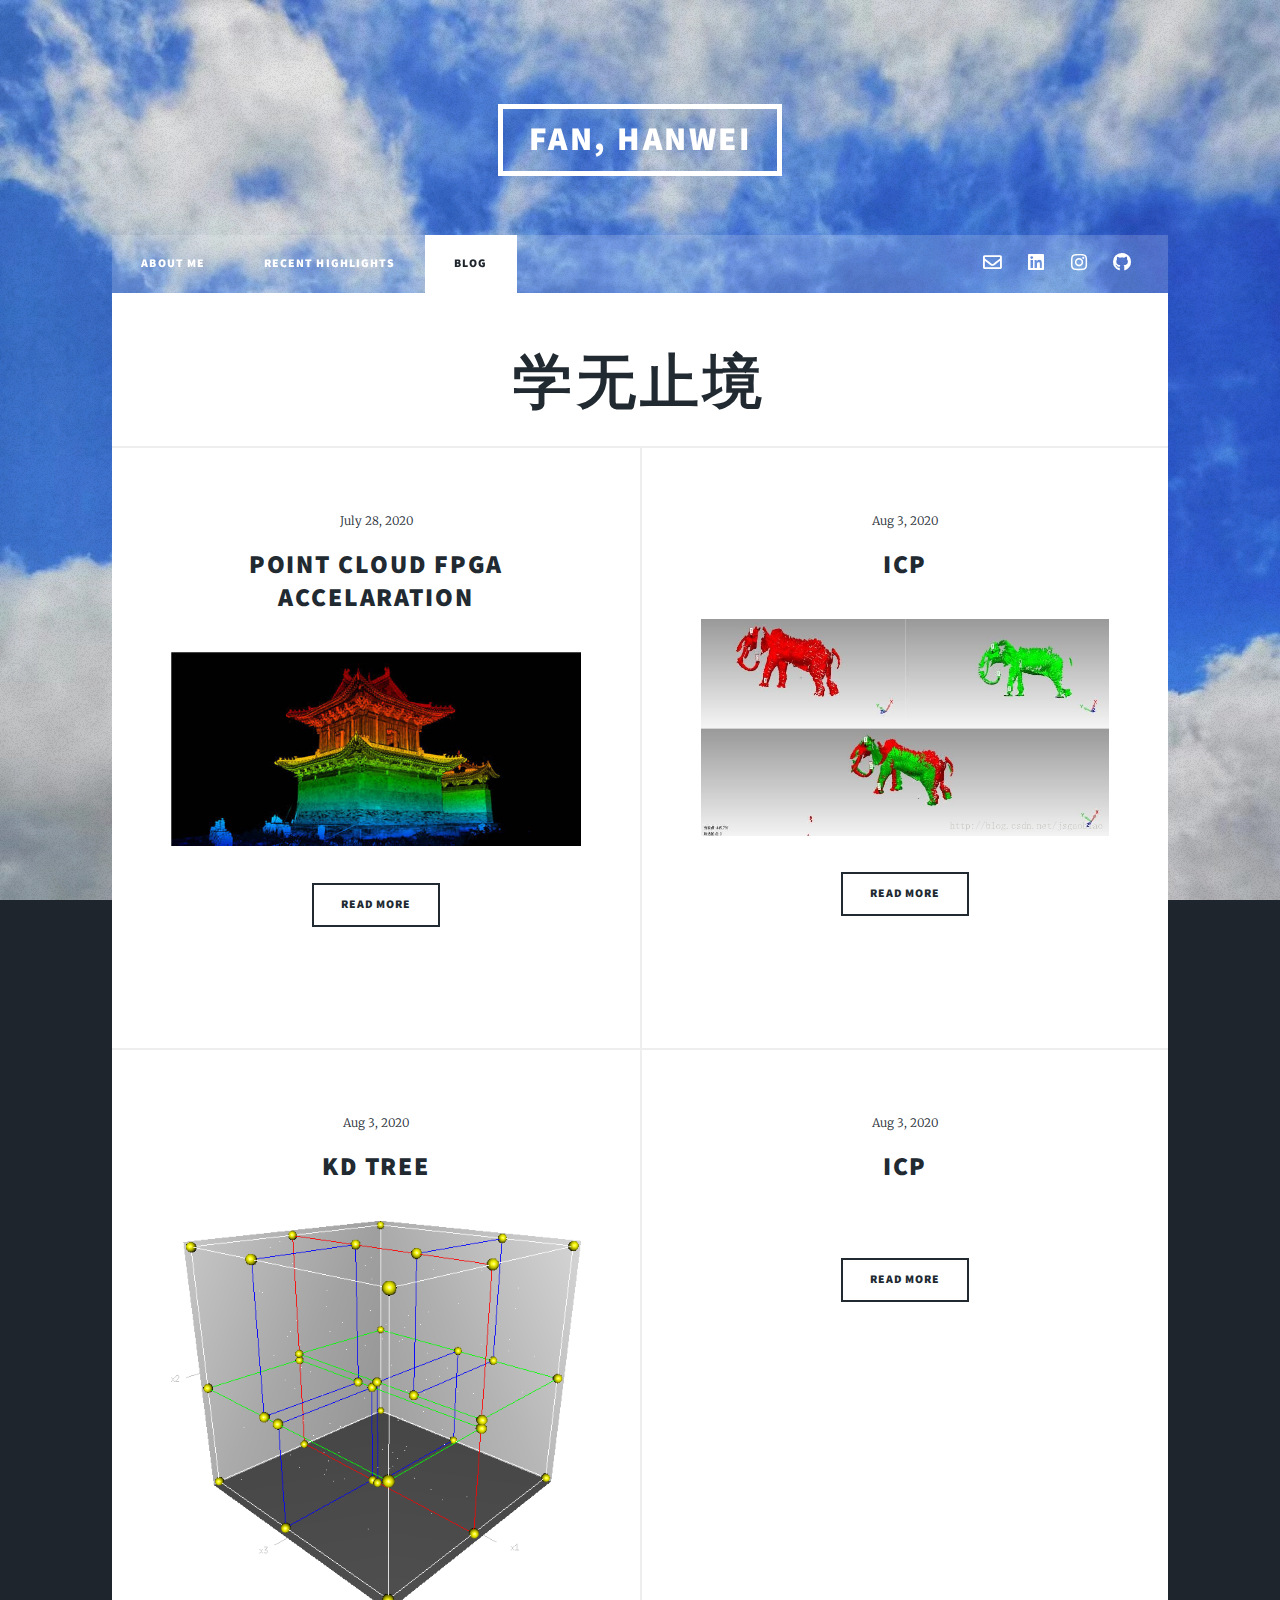
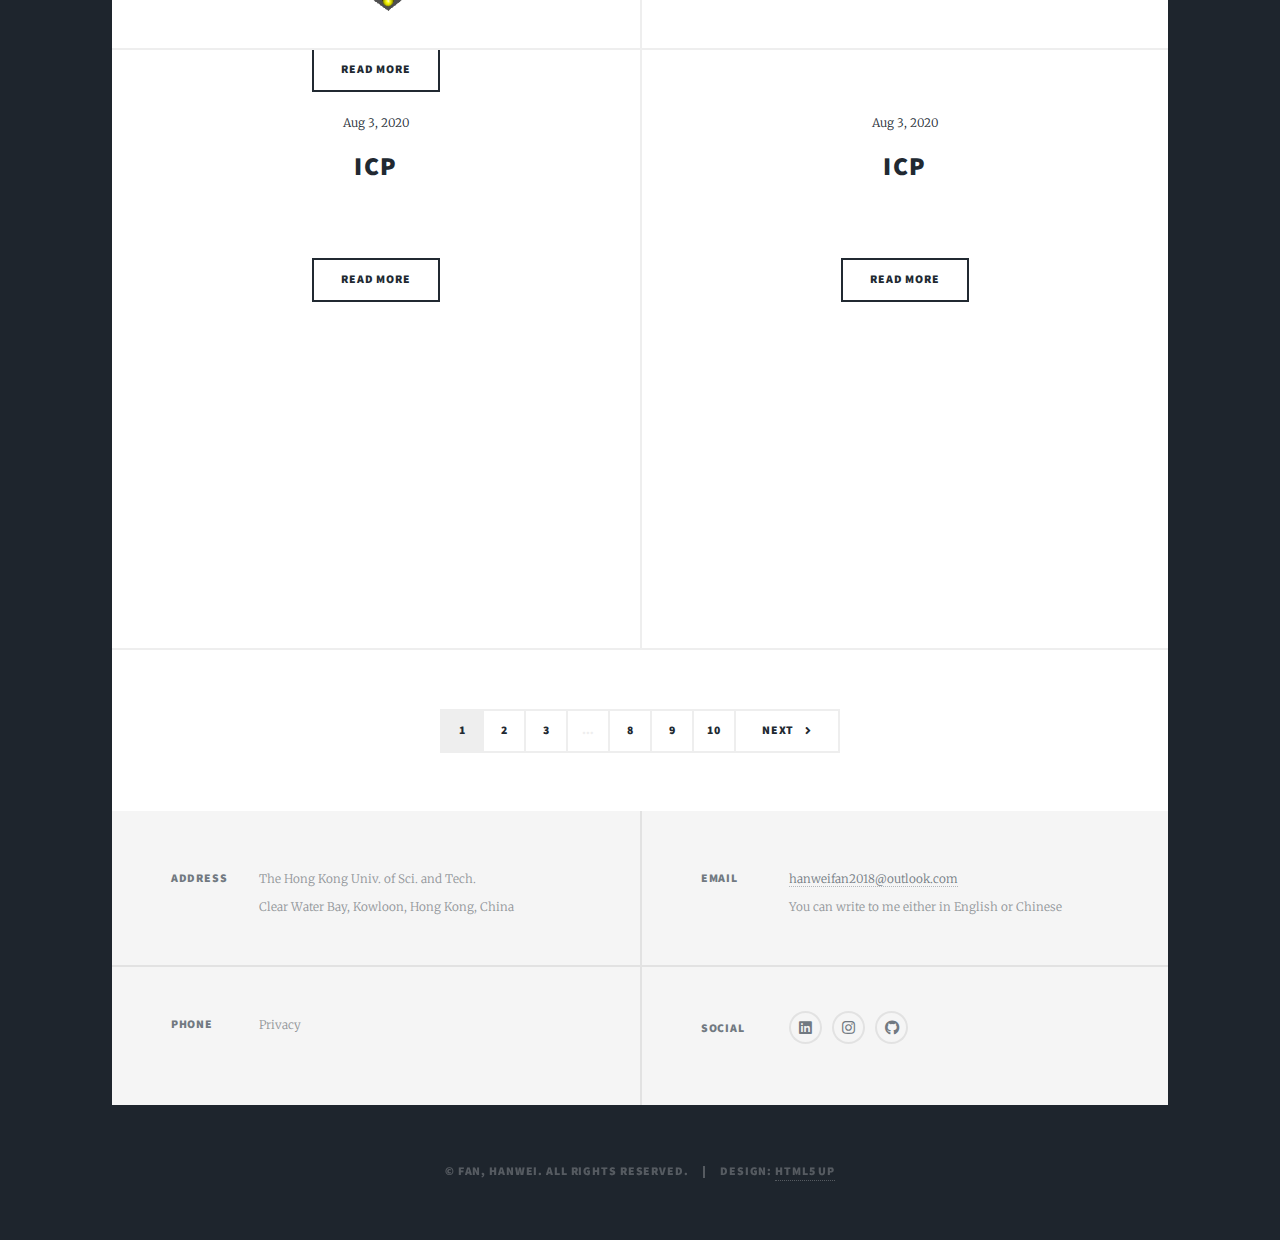
==== Blog.html @ 03c7708e "Update Blog.html" ====
<!DOCTYPE HTML>
<!--
	Massively by HTML5 UP
	html5up.net | @ajlkn
	Free for personal and commercial use under the CCA 3.0 license (html5up.net/license)
-->
<html>
	<head>
		<title>FAN, Hanwei 樊瀚伟 Blog</title>
		<meta charset="utf-8" />
		<meta name="viewport" content="width=device-width, initial-scale=1, user-scalable=no" />
		<link rel="stylesheet" href="assets/css/main.css" />
		<noscript><link rel="stylesheet" href="assets/css/noscript.css" /></noscript>
	</head>
	<body class="is-preload">

		<!-- Wrapper -->
			<div id="wrapper">

				<!-- Header -->
					<header id="header">
						<a href="index.html" class="logo">FAN, Hanwei</a>
					</header>

				<!-- Nav -->
					<nav id="nav">
						<ul class="links">
							<li><a href="index.html">About me</a></li>
							<li><a href="RH.html">Recent Highlights</a></li>
							<li class="active"><a href="Blog.html">Blog</a></li>
						</ul>
						<ul class="icons">
							<li><a href="MAILTO:hanweifan2018@outlook.com" class="icon regular fa-envelope"><span class="label">E-Mail</span></a></li>
							<li><a href="https://www.linkedin.com/in/hanwei-fan-bb3b69192/" class="icon brands fa-linkedin"><span class="label">Linkdin</span></a></li>
							<li><a href="https://www.instagram.com/fan.hanwei/" class="icon brands fa-instagram"><span class="label">Instagram</span></a></li>
							<li><a href="https://github.com/fanhanwei" class="icon brands fa-github"><span class="label">GitHub</span></a></li>
						</ul>
					</nav>

				<!-- Main -->
					<div id="main">
						<!-- Header -->
								<header class="major">
									<h1>学无止境</h1>
								</header>
		
						<!-- Posts -->
							<section class="posts">
								<article>
									<header>
										<span class="date">July 28, 2020</span>
										<h2><a href="./blogarticles/pointcloud.html">Point Cloud FPGA accelaration</a></h2>
									</header>
									<a href="./blogarticles/pointcloud.html" class="image set"><img src="blogimages/pointcloud.jpg" alt="" /></a>
									<ul class="actions special">
										<li><a href="./blogarticles/pointcloud.html" class="button">Read More</a></li>
									</ul>
								</article>
								<article>
									<header>
										<span class="date">Aug 3, 2020</span>
										<h2><a href="./blogarticles/icp.html">ICP</a></h2>
									</header>
									<a href="./blogarticles/icp.html" class="image set"><img src="blogimages/icp.jfif" alt="" /></a>
									<ul class="actions special">
										<li><a href="./blogarticles/icp.html" class="button">Read More</a></li>
									</ul>
								</article>
								<article>
									<header>
										<span class="date">Aug 3, 2020</span>
										<h2><a href="./blogarticles/kd.html">KD Tree</a></h2>
									</header>
									<a href="./blogarticles/kd.html" class="image set"><img src="blogimages/kd.png" alt="" /></a>
									<ul class="actions special">
										<li><a href="./blogarticles/kd.html" class="button">Read More</a></li>
									</ul>
								</article>
								<article>
									<header>
										<span class="date">Aug 3, 2020</span>
										<h2><a href="./blogarticles/icp.html">ICP</a></h2>
									</header>
									<a href="./blogarticles/icp.html" class="image set"><img src="blogimages/icp.jpg" alt="" /></a>
									<ul class="actions special">
										<li><a href="./blogarticles/icp.html" class="button">Read More</a></li>
									</ul>
								</article>
								<article>
									<header>
										<span class="date">Aug 3, 2020</span>
										<h2><a href="./blogarticles/icp.html">ICP</a></h2>
									</header>
									<a href="./blogarticles/icp.html" class="image set"><img src="blogimages/icp.jpg" alt="" /></a>
									<ul class="actions special">
										<li><a href="./blogarticles/icp.html" class="button">Read More</a></li>
									</ul>
								</article>
								<article>
									<header>
										<span class="date">Aug 3, 2020</span>
										<h2><a href="./blogarticles/icp.html">ICP</a></h2>
									</header>
									<a href="#" class="image set"><img src="blogimages/icp.jpg" alt="" /></a>
									<ul class="actions special">
										<li><a href="./blogarticles/icp.html" class="button">Read More</a></li>
									</ul>
								</article>
							</section>

								<!-- Footer -->
									<footer>
										<div class="pagination">
											<!--<a href="#" class="previous">Prev</a>-->
											<a href="#" class="page active">1</a>
											<a href="#" class="page">2</a>
											<a href="#" class="page">3</a>
											<span class="extra">&hellip;</span>
											<a href="#" class="page">8</a>
											<a href="#" class="page">9</a>
											<a href="#" class="page">10</a>
											<a href="#" class="next">Next</a>
										</div>
									</footer>

					</div>

				<!-- Footer -->
					<footer id="footer">
						<section class="split contact">
							<section class="alt">
								<h3>Address</h3>
								<p>The Hong Kong Univ. of Sci. and Tech.<br />
								Clear Water Bay, Kowloon, Hong Kong, China </p>
							</section>
							<section>
								<h3>Phone</h3>
								<p>Privacy</p>
							</section>
						</section>
						<section class="split contact">
							<section class="alt">
								<h3>Email</h3>
								<p><a href="MAILTO:hanweifan2018@outlook.com">hanweifan2018@outlook.com</a><br />
									You can write to me either in English or Chinese</p>
							</section>
							<section>
								<h3>Social</h3>
								<ul class="icons alt">
									<li><a href="https://www.linkedin.com/in/hanwei-fan-bb3b69192/" class="icon brands fa-linkedin"><span class="label">Linkdin</span></a></li>
									<li><a href="https://www.instagram.com/fan.hanwei/" class="icon brands fa-instagram"><span class="label">Instagram</span></a></li>
									<li><a href="https://github.com/fanhanwei" class="icon brands fa-github"><span class="label">GitHub</span></a></li>
								</ul>
							</section>
						</section>
					</footer>

				<!-- Copyright -->
					<div id="copyright">
						<ul><li>&copy; FAN, Hanwei. All Rights Reserved.</li><li>Design: <a href="https://html5up.net">HTML5 UP</a></li></ul>
					</div>

			</div>

		<!-- Scripts -->
			<script src="assets/js/jquery.min.js"></script>
			<script src="assets/js/jquery.scrollex.min.js"></script>
			<script src="assets/js/jquery.scrolly.min.js"></script>
			<script src="assets/js/browser.min.js"></script>
			<script src="assets/js/breakpoints.min.js"></script>
			<script src="assets/js/util.js"></script>
			<script src="assets/js/main.js"></script>

	</body>
</html>
---- assets/css/main.css ----
@import url(fontawesome-all.min.css);
@import url("https://fonts.googleapis.com/css?family=Merriweather:300,700,300italic,700italic|Source+Sans+Pro:900");

/*
	Massively by HTML5 UP
	html5up.net | @ajlkn
	Free for personal and commercial use under the CCA 3.0 license (html5up.net/license)
*/

html, body, div, span, applet, object,
iframe, h1, h2, h3, h4, h5, h6, p, blockquote,
pre, a, abbr, acronym, address, big, cite,
code, del, dfn, em, img, ins, kbd, q, s, samp,
small, strike, strong, sub, sup, tt, var, b,
u, i, center, dl, dt, dd, ol, ul, li, fieldset,
form, label, legend, table, caption, tbody,
tfoot, thead, tr, th, td, article, aside,
canvas, details, embed, figure, figcaption,
footer, header, hgroup, menu, nav, output, ruby,
section, summary, time, mark, audio, video {
	margin: 0;
	padding: 0;
	border: 0;
	font-size: 100%;
	font: inherit;
	vertical-align: baseline;}

article, aside, details, figcaption, figure,
footer, header, hgroup, menu, nav, section {
	display: block;}

body {
	line-height: 1;
}

ol, ul {
	list-style: none;
}

blockquote, q {
	quotes: none;
}

	blockquote:before, blockquote:after, q:before, q:after {
		content: '';
		content: none;
	}

table {
	border-collapse: collapse;
	border-spacing: 0;
}

body {
	-webkit-text-size-adjust: none;
}

mark {
	background-color: transparent;
	color: inherit;
}

input::-moz-focus-inner {
	border: 0;
	padding: 0;
}

input, select, textarea {
	-moz-appearance: none;
	-webkit-appearance: none;
	-ms-appearance: none;
	appearance: none;
}

/* Basic */

	@-ms-viewport {
		width: device-width;
	}

	body {
		-ms-overflow-style: scrollbar;
	}

	@media screen and (max-width: 480px) {

		html, body {
			min-width: 320px;
		}

	}

	html {
		box-sizing: border-box;
	}

	*, *:before, *:after {
		box-sizing: inherit;
	}

	body {
		background-color: #1e252d;
	}

		body.is-preload *, body.is-preload *:before, body.is-preload *:after {
			-moz-animation: none !important;
			-webkit-animation: none !important;
			-ms-animation: none !important;
			animation: none !important;
			-moz-transition: none !important;
			-webkit-transition: none !important;
			-ms-transition: none !important;
			transition: none !important;
		}

/* Type */

	html {
		font-size: 16pt;
	}

		@media screen and (max-width: 1680px) {

			html {
				font-size: 12pt;
			}

		}

		@media screen and (max-width: 1280px) {

			html {
				font-size: 11pt;
			}

		}

		@media screen and (max-width: 360px) {

			html {
				font-size: 10pt;
			}

		}

	body {
		color: #212931;
	}

	body, input, select, textarea {
		font-family: "Merriweather", Georgia, serif;
		font-weight: 300;
		font-size: 1rem;
		line-height: 2.375;
	}

	a {
		-moz-transition: color 0.2s ease-in-out, background-color 0.2s ease-in-out, border-color 0.2s ease-in-out, box-shadow 0.2s ease-in-out;
		-webkit-transition: color 0.2s ease-in-out, background-color 0.2s ease-in-out, border-color 0.2s ease-in-out, box-shadow 0.2s ease-in-out;
		-ms-transition: color 0.2s ease-in-out, background-color 0.2s ease-in-out, border-color 0.2s ease-in-out, box-shadow 0.2s ease-in-out;
		transition: color 0.2s ease-in-out, background-color 0.2s ease-in-out, border-color 0.2s ease-in-out, box-shadow 0.2s ease-in-out;
		border-bottom: dotted 1px;
		text-decoration: none;
	}

		a:hover {
			border-bottom-color: transparent;
		}

	strong, b {
		font-weight: 600;
	}

	em, i {
		font-style: italic;
	}

	p {
		text-align: justify;
		margin: 0 0 2rem 0;
	}

	h1, h2, h3, h4, h5, h6 {
		font-family: "Source Sans Pro", Helvetica, sans-serif;
		font-weight: 900;
		line-height: 1.5;
		letter-spacing: 0.075em;
		text-transform: uppercase;
		margin: 0 0 1rem 0;
	}

		h1 a, h2 a, h3 a, h4 a, h5 a, h6 a {
			border-bottom: 0;
			color: inherit;
			text-decoration: none;
		}

	h1 {
		font-size: 4rem;
		line-height: 1.1;
		margin: 0 0 2rem 0;
	}

	h2 {
		font-size: 1.75rem;
		line-height: 1.3;
		margin: 0 0 1.5rem 0;
	}

	h3 {
		font-size: 1.25rem;
		margin: 0 0 1.5rem 0;
	}

	h4 {
		font-size: 1rem;
	}

	h5 {
		font-size: 0.9rem;
	}

	h6 {
		font-size: 0.8rem;
	}

	sub {
		font-size: 0.8rem;
		position: relative;
		top: 0.5rem;
	}

	sup {
		font-size: 0.8rem;
		position: relative;
		top: -0.5rem;
	}

	blockquote {
		border-left: solid 4px;
		font-style: italic;
		margin: 0 0 2rem 0;
		padding: 0.5rem 0 0.5rem 2rem;
	}

	code {
		border: solid 2px;
		font-family: "Courier New", monospace;
		font-size: 0.9rem;
		margin: 0 0.25rem;
		padding: 0.25rem 0.65rem;
	}

	pre {
		-webkit-overflow-scrolling: touch;
		font-family: "Courier New", monospace;
		font-size: 0.9rem;
		margin: 0 0 2rem 0;
	}

		pre code {
			display: block;
			line-height: 1.75;
			padding: 1rem 1.5rem;
			overflow-x: auto;
		}

	hr {
		border: 0;
		border-bottom: solid 2px;
		margin: 3rem 0;
	}

		hr.major {
			margin: 5rem 0;
		}

	.align-left {
		text-align: left;
	}

	.align-center {
		text-align: center;
	}

	.align-right {
		text-align: right;
	}

	input, select, textarea {
		color: #212931;
	}

	a {
		color: #212931;
		border-bottom-color: rgba(33, 41, 49, 0.5);
	}

		a:hover {
			border-bottom-color: transparent;
			color: #18bfef !important;
		}

	strong, b {
		color: #212931;
	}

	h1, h2, h3, h4, h5, h6 {
		color: #212931;
	}

	blockquote {
		border-left-color: #eeeeee;
	}

	code {
		background: rgba(220, 220, 220, 0.25);
		border-color: #eeeeee;
	}

	hr {
		border-bottom-color: #eeeeee;
	}

/* Row */

	.row {
		display: flex;
		flex-wrap: wrap;
		box-sizing: border-box;
		align-items: stretch;
	}

		.row > * {
			box-sizing: border-box;
		}

		.row.gtr-uniform > * > :last-child {
			margin-bottom: 0;
		}

		.row.aln-left {
			justify-content: flex-start;
		}

		.row.aln-center {
			justify-content: center;
		}

		.row.aln-right {
			justify-content: flex-end;
		}

		.row.aln-top {
			align-items: flex-start;
		}

		.row.aln-middle {
			align-items: center;
		}

		.row.aln-bottom {
			align-items: flex-end;
		}

		.row > .imp {
			order: -1;
		}

		.row > .col-1 {
			width: 8.33333%;
		}

		.row > .off-1 {
			margin-left: 8.33333%;
		}

		.row > .col-2 {
			width: 16.66667%;
		}

		.row > .off-2 {
			margin-left: 16.66667%;
		}

		.row > .col-3 {
			width: 25%;
		}

		.row > .off-3 {
			margin-left: 25%;
		}

		.row > .col-4 {
			width: 33.33333%;
		}

		.row > .off-4 {
			margin-left: 33.33333%;
		}

		.row > .col-5 {
			width: 41.66667%;
		}

		.row > .off-5 {
			margin-left: 41.66667%;
		}

		.row > .col-6 {
			width: 50%;
		}

		.row > .off-6 {
			margin-left: 50%;
		}

		.row > .col-7 {
			width: 58.33333%;
		}

		.row > .off-7 {
			margin-left: 58.33333%;
		}

		.row > .col-8 {
			width: 66.66667%;
		}

		.row > .off-8 {
			margin-left: 66.66667%;
		}

		.row > .col-9 {
			width: 75%;
		}

		.row > .off-9 {
			margin-left: 75%;
		}

		.row > .col-10 {
			width: 83.33333%;
		}

		.row > .off-10 {
			margin-left: 83.33333%;
		}

		.row > .col-11 {
			width: 91.66667%;
		}

		.row > .off-11 {
			margin-left: 91.66667%;
		}

		.row > .col-12 {
			width: 100%;
		}

		.row > .off-12 {
			margin-left: 100%;
		}

		.row.gtr-0 {
			margin-top: 0;
			margin-left: 0rem;
		}

			.row.gtr-0 > * {
				padding: 0 0 0 0rem;
			}

			.row.gtr-0.gtr-uniform {
				margin-top: 0rem;
			}

				.row.gtr-0.gtr-uniform > * {
					padding-top: 0rem;
				}

		.row.gtr-25 {
			margin-top: 0;
			margin-left: -0.375rem;
		}

			.row.gtr-25 > * {
				padding: 0 0 0 0.375rem;
			}

			.row.gtr-25.gtr-uniform {
				margin-top: -0.375rem;
			}

				.row.gtr-25.gtr-uniform > * {
					padding-top: 0.375rem;
				}

		.row.gtr-50 {
			margin-top: 0;
			margin-left: -0.75rem;
		}

			.row.gtr-50 > * {
				padding: 0 0 0 0.75rem;
			}

			.row.gtr-50.gtr-uniform {
				margin-top: -0.75rem;
			}

				.row.gtr-50.gtr-uniform > * {
					padding-top: 0.75rem;
				}

		.row {
			margin-top: 0;
			margin-left: -1.5rem;
		}

			.row > * {
				padding: 0 0 0 1.5rem;
			}

			.row.gtr-uniform {
				margin-top: -1.5rem;
			}

				.row.gtr-uniform > * {
					padding-top: 1.5rem;
				}

		.row.gtr-150 {
			margin-top: 0;
			margin-left: -2.25rem;
		}

			.row.gtr-150 > * {
				padding: 0 0 0 2.25rem;
			}

			.row.gtr-150.gtr-uniform {
				margin-top: -2.25rem;
			}

				.row.gtr-150.gtr-uniform > * {
					padding-top: 2.25rem;
				}

		.row.gtr-200 {
			margin-top: 0;
			margin-left: -3rem;
		}

			.row.gtr-200 > * {
				padding: 0 0 0 3rem;
			}

			.row.gtr-200.gtr-uniform {
				margin-top: -3rem;
			}

				.row.gtr-200.gtr-uniform > * {
					padding-top: 3rem;
				}

		@media screen and (max-width: 1680px) {

			.row {
				display: flex;
				flex-wrap: wrap;
				box-sizing: border-box;
				align-items: stretch;
			}

				.row > * {
					box-sizing: border-box;
				}

				.row.gtr-uniform > * > :last-child {
					margin-bottom: 0;
				}

				.row.aln-left {
					justify-content: flex-start;
				}

				.row.aln-center {
					justify-content: center;
				}

				.row.aln-right {
					justify-content: flex-end;
				}

				.row.aln-top {
					align-items: flex-start;
				}

				.row.aln-middle {
					align-items: center;
				}

				.row.aln-bottom {
					align-items: flex-end;
				}

				.row > .imp-xlarge {
					order: -1;
				}

				.row > .col-1-xlarge {
					width: 8.33333%;
				}

				.row > .off-1-xlarge {
					margin-left: 8.33333%;
				}

				.row > .col-2-xlarge {
					width: 16.66667%;
				}

				.row > .off-2-xlarge {
					margin-left: 16.66667%;
				}

				.row > .col-3-xlarge {
					width: 25%;
				}

				.row > .off-3-xlarge {
					margin-left: 25%;
				}

				.row > .col-4-xlarge {
					width: 33.33333%;
				}

				.row > .off-4-xlarge {
					margin-left: 33.33333%;
				}

				.row > .col-5-xlarge {
					width: 41.66667%;
				}

				.row > .off-5-xlarge {
					margin-left: 41.66667%;
				}

				.row > .col-6-xlarge {
					width: 50%;
				}

				.row > .off-6-xlarge {
					margin-left: 50%;
				}

				.row > .col-7-xlarge {
					width: 58.33333%;
				}

				.row > .off-7-xlarge {
					margin-left: 58.33333%;
				}

				.row > .col-8-xlarge {
					width: 66.66667%;
				}

				.row > .off-8-xlarge {
					margin-left: 66.66667%;
				}

				.row > .col-9-xlarge {
					width: 75%;
				}

				.row > .off-9-xlarge {
					margin-left: 75%;
				}

				.row > .col-10-xlarge {
					width: 83.33333%;
				}

				.row > .off-10-xlarge {
					margin-left: 83.33333%;
				}

				.row > .col-11-xlarge {
					width: 91.66667%;
				}

				.row > .off-11-xlarge {
					margin-left: 91.66667%;
				}

				.row > .col-12-xlarge {
					width: 100%;
				}

				.row > .off-12-xlarge {
					margin-left: 100%;
				}

				.row.gtr-0 {
					margin-top: 0;
					margin-left: 0rem;
				}

					.row.gtr-0 > * {
						padding: 0 0 0 0rem;
					}

					.row.gtr-0.gtr-uniform {
						margin-top: 0rem;
					}

						.row.gtr-0.gtr-uniform > * {
							padding-top: 0rem;
						}

				.row.gtr-25 {
					margin-top: 0;
					margin-left: -0.375rem;
				}

					.row.gtr-25 > * {
						padding: 0 0 0 0.375rem;
					}

					.row.gtr-25.gtr-uniform {
						margin-top: -0.375rem;
					}

						.row.gtr-25.gtr-uniform > * {
							padding-top: 0.375rem;
						}

				.row.gtr-50 {
					margin-top: 0;
					margin-left: -0.75rem;
				}

					.row.gtr-50 > * {
						padding: 0 0 0 0.75rem;
					}

					.row.gtr-50.gtr-uniform {
						margin-top: -0.75rem;
					}

						.row.gtr-50.gtr-uniform > * {
							padding-top: 0.75rem;
						}

				.row {
					margin-top: 0;
					margin-left: -1.5rem;
				}

					.row > * {
						padding: 0 0 0 1.5rem;
					}

					.row.gtr-uniform {
						margin-top: -1.5rem;
					}

						.row.gtr-uniform > * {
							padding-top: 1.5rem;
						}

				.row.gtr-150 {
					margin-top: 0;
					margin-left: -2.25rem;
				}

					.row.gtr-150 > * {
						padding: 0 0 0 2.25rem;
					}

					.row.gtr-150.gtr-uniform {
						margin-top: -2.25rem;
					}

						.row.gtr-150.gtr-uniform > * {
							padding-top: 2.25rem;
						}

				.row.gtr-200 {
					margin-top: 0;
					margin-left: -3rem;
				}

					.row.gtr-200 > * {
						padding: 0 0 0 3rem;
					}

					.row.gtr-200.gtr-uniform {
						margin-top: -3rem;
					}

						.row.gtr-200.gtr-uniform > * {
							padding-top: 3rem;
						}

		}

		@media screen and (max-width: 1280px) {

			.row {
				display: flex;
				flex-wrap: wrap;
				box-sizing: border-box;
				align-items: stretch;
			}

				.row > * {
					box-sizing: border-box;
				}

				.row.gtr-uniform > * > :last-child {
					margin-bottom: 0;
				}

				.row.aln-left {
					justify-content: flex-start;
				}

				.row.aln-center {
					justify-content: center;
				}

				.row.aln-right {
					justify-content: flex-end;
				}

				.row.aln-top {
					align-items: flex-start;
				}

				.row.aln-middle {
					align-items: center;
				}

				.row.aln-bottom {
					align-items: flex-end;
				}

				.row > .imp-large {
					order: -1;
				}

				.row > .col-1-large {
					width: 8.33333%;
				}

				.row > .off-1-large {
					margin-left: 8.33333%;
				}

				.row > .col-2-large {
					width: 16.66667%;
				}

				.row > .off-2-large {
					margin-left: 16.66667%;
				}

				.row > .col-3-large {
					width: 25%;
				}

				.row > .off-3-large {
					margin-left: 25%;
				}

				.row > .col-4-large {
					width: 33.33333%;
				}

				.row > .off-4-large {
					margin-left: 33.33333%;
				}

				.row > .col-5-large {
					width: 41.66667%;
				}

				.row > .off-5-large {
					margin-left: 41.66667%;
				}

				.row > .col-6-large {
					width: 50%;
				}

				.row > .off-6-large {
					margin-left: 50%;
				}

				.row > .col-7-large {
					width: 58.33333%;
				}

				.row > .off-7-large {
					margin-left: 58.33333%;
				}

				.row > .col-8-large {
					width: 66.66667%;
				}

				.row > .off-8-large {
					margin-left: 66.66667%;
				}

				.row > .col-9-large {
					width: 75%;
				}

				.row > .off-9-large {
					margin-left: 75%;
				}

				.row > .col-10-large {
					width: 83.33333%;
				}

				.row > .off-10-large {
					margin-left: 83.33333%;
				}

				.row > .col-11-large {
					width: 91.66667%;
				}

				.row > .off-11-large {
					margin-left: 91.66667%;
				}

				.row > .col-12-large {
					width: 100%;
				}

				.row > .off-12-large {
					margin-left: 100%;
				}

				.row.gtr-0 {
					margin-top: 0;
					margin-left: 0rem;
				}

					.row.gtr-0 > * {
						padding: 0 0 0 0rem;
					}

					.row.gtr-0.gtr-uniform {
						margin-top: 0rem;
					}

						.row.gtr-0.gtr-uniform > * {
							padding-top: 0rem;
						}

				.row.gtr-25 {
					margin-top: 0;
					margin-left: -0.375rem;
				}

					.row.gtr-25 > * {
						padding: 0 0 0 0.375rem;
					}

					.row.gtr-25.gtr-uniform {
						margin-top: -0.375rem;
					}

						.row.gtr-25.gtr-uniform > * {
							padding-top: 0.375rem;
						}

				.row.gtr-50 {
					margin-top: 0;
					margin-left: -0.75rem;
				}

					.row.gtr-50 > * {
						padding: 0 0 0 0.75rem;
					}

					.row.gtr-50.gtr-uniform {
						margin-top: -0.75rem;
					}

						.row.gtr-50.gtr-uniform > * {
							padding-top: 0.75rem;
						}

				.row {
					margin-top: 0;
					margin-left: -1.5rem;
				}

					.row > * {
						padding: 0 0 0 1.5rem;
					}

					.row.gtr-uniform {
						margin-top: -1.5rem;
					}

						.row.gtr-uniform > * {
							padding-top: 1.5rem;
						}

				.row.gtr-150 {
					margin-top: 0;
					margin-left: -2.25rem;
				}

					.row.gtr-150 > * {
						padding: 0 0 0 2.25rem;
					}

					.row.gtr-150.gtr-uniform {
						margin-top: -2.25rem;
					}

						.row.gtr-150.gtr-uniform > * {
							padding-top: 2.25rem;
						}

				.row.gtr-200 {
					margin-top: 0;
					margin-left: -3rem;
				}

					.row.gtr-200 > * {
						padding: 0 0 0 3rem;
					}

					.row.gtr-200.gtr-uniform {
						margin-top: -3rem;
					}

						.row.gtr-200.gtr-uniform > * {
							padding-top: 3rem;
						}

		}

		@media screen and (max-width: 980px) {

			.row {
				display: flex;
				flex-wrap: wrap;
				box-sizing: border-box;
				align-items: stretch;
			}

				.row > * {
					box-sizing: border-box;
				}

				.row.gtr-uniform > * > :last-child {
					margin-bottom: 0;
				}

				.row.aln-left {
					justify-content: flex-start;
				}

				.row.aln-center {
					justify-content: center;
				}

				.row.aln-right {
					justify-content: flex-end;
				}

				.row.aln-top {
					align-items: flex-start;
				}

				.row.aln-middle {
					align-items: center;
				}

				.row.aln-bottom {
					align-items: flex-end;
				}

				.row > .imp-medium {
					order: -1;
				}

				.row > .col-1-medium {
					width: 8.33333%;
				}

				.row > .off-1-medium {
					margin-left: 8.33333%;
				}

				.row > .col-2-medium {
					width: 16.66667%;
				}

				.row > .off-2-medium {
					margin-left: 16.66667%;
				}

				.row > .col-3-medium {
					width: 25%;
				}

				.row > .off-3-medium {
					margin-left: 25%;
				}

				.row > .col-4-medium {
					width: 33.33333%;
				}

				.row > .off-4-medium {
					margin-left: 33.33333%;
				}

				.row > .col-5-medium {
					width: 41.66667%;
				}

				.row > .off-5-medium {
					margin-left: 41.66667%;
				}

				.row > .col-6-medium {
					width: 50%;
				}

				.row > .off-6-medium {
					margin-left: 50%;
				}

				.row > .col-7-medium {
					width: 58.33333%;
				}

				.row > .off-7-medium {
					margin-left: 58.33333%;
				}

				.row > .col-8-medium {
					width: 66.66667%;
				}

				.row > .off-8-medium {
					margin-left: 66.66667%;
				}

				.row > .col-9-medium {
					width: 75%;
				}

				.row > .off-9-medium {
					margin-left: 75%;
				}

				.row > .col-10-medium {
					width: 83.33333%;
				}

				.row > .off-10-medium {
					margin-left: 83.33333%;
				}

				.row > .col-11-medium {
					width: 91.66667%;
				}

				.row > .off-11-medium {
					margin-left: 91.66667%;
				}

				.row > .col-12-medium {
					width: 100%;
				}

				.row > .off-12-medium {
					margin-left: 100%;
				}

				.row.gtr-0 {
					margin-top: 0;
					margin-left: 0rem;
				}

					.row.gtr-0 > * {
						padding: 0 0 0 0rem;
					}

					.row.gtr-0.gtr-uniform {
						margin-top: 0rem;
					}

						.row.gtr-0.gtr-uniform > * {
							padding-top: 0rem;
						}

				.row.gtr-25 {
					margin-top: 0;
					margin-left: -0.375rem;
				}

					.row.gtr-25 > * {
						padding: 0 0 0 0.375rem;
					}

					.row.gtr-25.gtr-uniform {
						margin-top: -0.375rem;
					}

						.row.gtr-25.gtr-uniform > * {
							padding-top: 0.375rem;
						}

				.row.gtr-50 {
					margin-top: 0;
					margin-left: -0.75rem;
				}

					.row.gtr-50 > * {
						padding: 0 0 0 0.75rem;
					}

					.row.gtr-50.gtr-uniform {
						margin-top: -0.75rem;
					}

						.row.gtr-50.gtr-uniform > * {
							padding-top: 0.75rem;
						}

				.row {
					margin-top: 0;
					margin-left: -1.5rem;
				}

					.row > * {
						padding: 0 0 0 1.5rem;
					}

					.row.gtr-uniform {
						margin-top: -1.5rem;
					}

						.row.gtr-uniform > * {
							padding-top: 1.5rem;
						}

				.row.gtr-150 {
					margin-top: 0;
					margin-left: -2.25rem;
				}

					.row.gtr-150 > * {
						padding: 0 0 0 2.25rem;
					}

					.row.gtr-150.gtr-uniform {
						margin-top: -2.25rem;
					}

						.row.gtr-150.gtr-uniform > * {
							padding-top: 2.25rem;
						}

				.row.gtr-200 {
					margin-top: 0;
					margin-left: -3rem;
				}

					.row.gtr-200 > * {
						padding: 0 0 0 3rem;
					}

					.row.gtr-200.gtr-uniform {
						margin-top: -3rem;
					}

						.row.gtr-200.gtr-uniform > * {
							padding-top: 3rem;
						}

		}

		@media screen and (max-width: 736px) {

			.row {
				display: flex;
				flex-wrap: wrap;
				box-sizing: border-box;
				align-items: stretch;
			}

				.row > * {
					box-sizing: border-box;
				}

				.row.gtr-uniform > * > :last-child {
					margin-bottom: 0;
				}

				.row.aln-left {
					justify-content: flex-start;
				}

				.row.aln-center {
					justify-content: center;
				}

				.row.aln-right {
					justify-content: flex-end;
				}

				.row.aln-top {
					align-items: flex-start;
				}

				.row.aln-middle {
					align-items: center;
				}

				.row.aln-bottom {
					align-items: flex-end;
				}

				.row > .imp-small {
					order: -1;
				}

				.row > .col-1-small {
					width: 8.33333%;
				}

				.row > .off-1-small {
					margin-left: 8.33333%;
				}

				.row > .col-2-small {
					width: 16.66667%;
				}

				.row > .off-2-small {
					margin-left: 16.66667%;
				}

				.row > .col-3-small {
					width: 25%;
				}

				.row > .off-3-small {
					margin-left: 25%;
				}

				.row > .col-4-small {
					width: 33.33333%;
				}

				.row > .off-4-small {
					margin-left: 33.33333%;
				}

				.row > .col-5-small {
					width: 41.66667%;
				}

				.row > .off-5-small {
					margin-left: 41.66667%;
				}

				.row > .col-6-small {
					width: 50%;
				}

				.row > .off-6-small {
					margin-left: 50%;
				}

				.row > .col-7-small {
					width: 58.33333%;
				}

				.row > .off-7-small {
					margin-left: 58.33333%;
				}

				.row > .col-8-small {
					width: 66.66667%;
				}

				.row > .off-8-small {
					margin-left: 66.66667%;
				}

				.row > .col-9-small {
					width: 75%;
				}

				.row > .off-9-small {
					margin-left: 75%;
				}

				.row > .col-10-small {
					width: 83.33333%;
				}

				.row > .off-10-small {
					margin-left: 83.33333%;
				}

				.row > .col-11-small {
					width: 91.66667%;
				}

				.row > .off-11-small {
					margin-left: 91.66667%;
				}

				.row > .col-12-small {
					width: 100%;
				}

				.row > .off-12-small {
					margin-left: 100%;
				}

				.row.gtr-0 {
					margin-top: 0;
					margin-left: 0rem;
				}

					.row.gtr-0 > * {
						padding: 0 0 0 0rem;
					}

					.row.gtr-0.gtr-uniform {
						margin-top: 0rem;
					}

						.row.gtr-0.gtr-uniform > * {
							padding-top: 0rem;
						}

				.row.gtr-25 {
					margin-top: 0;
					margin-left: -0.375rem;
				}

					.row.gtr-25 > * {
						padding: 0 0 0 0.375rem;
					}

					.row.gtr-25.gtr-uniform {
						margin-top: -0.375rem;
					}

						.row.gtr-25.gtr-uniform > * {
							padding-top: 0.375rem;
						}

				.row.gtr-50 {
					margin-top: 0;
					margin-left: -0.75rem;
				}

					.row.gtr-50 > * {
						padding: 0 0 0 0.75rem;
					}

					.row.gtr-50.gtr-uniform {
						margin-top: -0.75rem;
					}

						.row.gtr-50.gtr-uniform > * {
							padding-top: 0.75rem;
						}

				.row {
					margin-top: 0;
					margin-left: -1.5rem;
				}

					.row > * {
						padding: 0 0 0 1.5rem;
					}

					.row.gtr-uniform {
						margin-top: -1.5rem;
					}

						.row.gtr-uniform > * {
							padding-top: 1.5rem;
						}

				.row.gtr-150 {
					margin-top: 0;
					margin-left: -2.25rem;
				}

					.row.gtr-150 > * {
						padding: 0 0 0 2.25rem;
					}

					.row.gtr-150.gtr-uniform {
						margin-top: -2.25rem;
					}

						.row.gtr-150.gtr-uniform > * {
							padding-top: 2.25rem;
						}

				.row.gtr-200 {
					margin-top: 0;
					margin-left: -3rem;
				}

					.row.gtr-200 > * {
						padding: 0 0 0 3rem;
					}

					.row.gtr-200.gtr-uniform {
						margin-top: -3rem;
					}

						.row.gtr-200.gtr-uniform > * {
							padding-top: 3rem;
						}

		}

		@media screen and (max-width: 480px) {

			.row {
				display: flex;
				flex-wrap: wrap;
				box-sizing: border-box;
				align-items: stretch;
			}

				.row > * {
					box-sizing: border-box;
				}

				.row.gtr-uniform > * > :last-child {
					margin-bottom: 0;
				}

				.row.aln-left {
					justify-content: flex-start;
				}

				.row.aln-center {
					justify-content: center;
				}

				.row.aln-right {
					justify-content: flex-end;
				}

				.row.aln-top {
					align-items: flex-start;
				}

				.row.aln-middle {
					align-items: center;
				}

				.row.aln-bottom {
					align-items: flex-end;
				}

				.row > .imp-xsmall {
					order: -1;
				}

				.row > .col-1-xsmall {
					width: 8.33333%;
				}

				.row > .off-1-xsmall {
					margin-left: 8.33333%;
				}

				.row > .col-2-xsmall {
					width: 16.66667%;
				}

				.row > .off-2-xsmall {
					margin-left: 16.66667%;
				}

				.row > .col-3-xsmall {
					width: 25%;
				}

				.row > .off-3-xsmall {
					margin-left: 25%;
				}

				.row > .col-4-xsmall {
					width: 33.33333%;
				}

				.row > .off-4-xsmall {
					margin-left: 33.33333%;
				}

				.row > .col-5-xsmall {
					width: 41.66667%;
				}

				.row > .off-5-xsmall {
					margin-left: 41.66667%;
				}

				.row > .col-6-xsmall {
					width: 50%;
				}

				.row > .off-6-xsmall {
					margin-left: 50%;
				}

				.row > .col-7-xsmall {
					width: 58.33333%;
				}

				.row > .off-7-xsmall {
					margin-left: 58.33333%;
				}

				.row > .col-8-xsmall {
					width: 66.66667%;
				}

				.row > .off-8-xsmall {
					margin-left: 66.66667%;
				}

				.row > .col-9-xsmall {
					width: 75%;
				}

				.row > .off-9-xsmall {
					margin-left: 75%;
				}

				.row > .col-10-xsmall {
					width: 83.33333%;
				}

				.row > .off-10-xsmall {
					margin-left: 83.33333%;
				}

				.row > .col-11-xsmall {
					width: 91.66667%;
				}

				.row > .off-11-xsmall {
					margin-left: 91.66667%;
				}

				.row > .col-12-xsmall {
					width: 100%;
				}

				.row > .off-12-xsmall {
					margin-left: 100%;
				}

				.row.gtr-0 {
					margin-top: 0;
					margin-left: 0rem;
				}

					.row.gtr-0 > * {
						padding: 0 0 0 0rem;
					}

					.row.gtr-0.gtr-uniform {
						margin-top: 0rem;
					}

						.row.gtr-0.gtr-uniform > * {
							padding-top: 0rem;
						}

				.row.gtr-25 {
					margin-top: 0;
					margin-left: -0.375rem;
				}

					.row.gtr-25 > * {
						padding: 0 0 0 0.375rem;
					}

					.row.gtr-25.gtr-uniform {
						margin-top: -0.375rem;
					}

						.row.gtr-25.gtr-uniform > * {
							padding-top: 0.375rem;
						}

				.row.gtr-50 {
					margin-top: 0;
					margin-left: -0.75rem;
				}

					.row.gtr-50 > * {
						padding: 0 0 0 0.75rem;
					}

					.row.gtr-50.gtr-uniform {
						margin-top: -0.75rem;
					}

						.row.gtr-50.gtr-uniform > * {
							padding-top: 0.75rem;
						}

				.row {
					margin-top: 0;
					margin-left: -1.5rem;
				}

					.row > * {
						padding: 0 0 0 1.5rem;
					}

					.row.gtr-uniform {
						margin-top: -1.5rem;
					}

						.row.gtr-uniform > * {
							padding-top: 1.5rem;
						}

				.row.gtr-150 {
					margin-top: 0;
					margin-left: -2.25rem;
				}

					.row.gtr-150 > * {
						padding: 0 0 0 2.25rem;
					}

					.row.gtr-150.gtr-uniform {
						margin-top: -2.25rem;
					}

						.row.gtr-150.gtr-uniform > * {
							padding-top: 2.25rem;
						}

				.row.gtr-200 {
					margin-top: 0;
					margin-left: -3rem;
				}

					.row.gtr-200 > * {
						padding: 0 0 0 3rem;
					}

					.row.gtr-200.gtr-uniform {
						margin-top: -3rem;
					}

						.row.gtr-200.gtr-uniform > * {
							padding-top: 3rem;
						}

		}

		@media screen and (max-width: 360px) {

			.row {
				display: flex;
				flex-wrap: wrap;
				box-sizing: border-box;
				align-items: stretch;
			}

				.row > * {
					box-sizing: border-box;
				}

				.row.gtr-uniform > * > :last-child {
					margin-bottom: 0;
				}

				.row.aln-left {
					justify-content: flex-start;
				}

				.row.aln-center {
					justify-content: center;
				}

				.row.aln-right {
					justify-content: flex-end;
				}

				.row.aln-top {
					align-items: flex-start;
				}

				.row.aln-middle {
					align-items: center;
				}

				.row.aln-bottom {
					align-items: flex-end;
				}

				.row > .imp-xxsmall {
					order: -1;
				}

				.row > .col-1-xxsmall {
					width: 8.33333%;
				}

				.row > .off-1-xxsmall {
					margin-left: 8.33333%;
				}

				.row > .col-2-xxsmall {
					width: 16.66667%;
				}

				.row > .off-2-xxsmall {
					margin-left: 16.66667%;
				}

				.row > .col-3-xxsmall {
					width: 25%;
				}

				.row > .off-3-xxsmall {
					margin-left: 25%;
				}

				.row > .col-4-xxsmall {
					width: 33.33333%;
				}

				.row > .off-4-xxsmall {
					margin-left: 33.33333%;
				}

				.row > .col-5-xxsmall {
					width: 41.66667%;
				}

				.row > .off-5-xxsmall {
					margin-left: 41.66667%;
				}

				.row > .col-6-xxsmall {
					width: 50%;
				}

				.row > .off-6-xxsmall {
					margin-left: 50%;
				}

				.row > .col-7-xxsmall {
					width: 58.33333%;
				}

				.row > .off-7-xxsmall {
					margin-left: 58.33333%;
				}

				.row > .col-8-xxsmall {
					width: 66.66667%;
				}

				.row > .off-8-xxsmall {
					margin-left: 66.66667%;
				}

				.row > .col-9-xxsmall {
					width: 75%;
				}

				.row > .off-9-xxsmall {
					margin-left: 75%;
				}

				.row > .col-10-xxsmall {
					width: 83.33333%;
				}

				.row > .off-10-xxsmall {
					margin-left: 83.33333%;
				}

				.row > .col-11-xxsmall {
					width: 91.66667%;
				}

				.row > .off-11-xxsmall {
					margin-left: 91.66667%;
				}

				.row > .col-12-xxsmall {
					width: 100%;
				}

				.row > .off-12-xxsmall {
					margin-left: 100%;
				}

				.row.gtr-0 {
					margin-top: 0;
					margin-left: 0rem;
				}

					.row.gtr-0 > * {
						padding: 0 0 0 0rem;
					}

					.row.gtr-0.gtr-uniform {
						margin-top: 0rem;
					}

						.row.gtr-0.gtr-uniform > * {
							padding-top: 0rem;
						}

				.row.gtr-25 {
					margin-top: 0;
					margin-left: -0.375rem;
				}

					.row.gtr-25 > * {
						padding: 0 0 0 0.375rem;
					}

					.row.gtr-25.gtr-uniform {
						margin-top: -0.375rem;
					}

						.row.gtr-25.gtr-uniform > * {
							padding-top: 0.375rem;
						}

				.row.gtr-50 {
					margin-top: 0;
					margin-left: -0.75rem;
				}

					.row.gtr-50 > * {
						padding: 0 0 0 0.75rem;
					}

					.row.gtr-50.gtr-uniform {
						margin-top: -0.75rem;
					}

						.row.gtr-50.gtr-uniform > * {
							padding-top: 0.75rem;
						}

				.row {
					margin-top: 0;
					margin-left: -1.5rem;
				}

					.row > * {
						padding: 0 0 0 1.5rem;
					}

					.row.gtr-uniform {
						margin-top: -1.5rem;
					}

						.row.gtr-uniform > * {
							padding-top: 1.5rem;
						}

				.row.gtr-150 {
					margin-top: 0;
					margin-left: -2.25rem;
				}

					.row.gtr-150 > * {
						padding: 0 0 0 2.25rem;
					}

					.row.gtr-150.gtr-uniform {
						margin-top: -2.25rem;
					}

						.row.gtr-150.gtr-uniform > * {
							padding-top: 2.25rem;
						}

				.row.gtr-200 {
					margin-top: 0;
					margin-left: -3rem;
				}

					.row.gtr-200 > * {
						padding: 0 0 0 3rem;
					}

					.row.gtr-200.gtr-uniform {
						margin-top: -3rem;
					}

						.row.gtr-200.gtr-uniform > * {
							padding-top: 3rem;
						}

		}

/* Box */

	.box {
		border: solid 2px;
		margin-bottom: 2rem;
		padding: 1.5rem;
	}

		.box > :last-child,
		.box > :last-child > :last-child,
		.box > :last-child > :last-child > :last-child {
			margin-bottom: 0;
		}

		.box.alt {
			border: 0;
			border-radius: 0;
			padding: 0;
		}

	.box {
		border-color: #eeeeee;
	}

/* Button */

	input[type="submit"],
	input[type="reset"],
	input[type="button"],
	button,
	.button {
		-moz-appearance: none;
		-webkit-appearance: none;
		-ms-appearance: none;
		appearance: none;
		-moz-transition: background-color 0.2s ease-in-out, box-shadow 0.2s ease-in-out, color 0.2s ease-in-out;
		-webkit-transition: background-color 0.2s ease-in-out, box-shadow 0.2s ease-in-out, color 0.2s ease-in-out;
		-ms-transition: background-color 0.2s ease-in-out, box-shadow 0.2s ease-in-out, color 0.2s ease-in-out;
		transition: background-color 0.2s ease-in-out, box-shadow 0.2s ease-in-out, color 0.2s ease-in-out;
		border: 0;
		border-radius: 0;
		cursor: pointer;
		display: inline-block;
		font-family: "Source Sans Pro", Helvetica, sans-serif;
		font-size: 0.8rem;
		font-weight: 900;
		letter-spacing: 0.075em;
		height: 3rem;
		line-height: 3rem;
		padding: 0 2rem;
		text-align: center;
		text-decoration: none;
		text-transform: uppercase;
		white-space: nowrap;
	}

		input[type="submit"].icon:before,
		input[type="reset"].icon:before,
		input[type="button"].icon:before,
		button.icon:before,
		.button.icon:before {
			margin-right: 0.5rem;
		}

		input[type="submit"].icon.solo,
		input[type="reset"].icon.solo,
		input[type="button"].icon.solo,
		button.icon.solo,
		.button.icon.solo {
			position: relative;
			width: 4rem;
			height: 4rem;
			line-height: 4rem;
			border-radius: 4rem;
			text-indent: 4rem;
			overflow: hidden;
			padding: 0;
			white-space: nowrap;
		}

			input[type="submit"].icon.solo:before,
			input[type="reset"].icon.solo:before,
			input[type="button"].icon.solo:before,
			button.icon.solo:before,
			.button.icon.solo:before {
				position: absolute;
				display: block;
				top: 0;
				left: 0;
				width: inherit;
				height: inherit;
				line-height: inherit;
				font-size: 1.25rem;
				margin-right: 0;
				text-align: center;
				text-indent: 0;
			}

		input[type="submit"].fit,
		input[type="reset"].fit,
		input[type="button"].fit,
		button.fit,
		.button.fit {
			width: 100%;
		}

		input[type="submit"].small,
		input[type="reset"].small,
		input[type="button"].small,
		button.small,
		.button.small {
			font-size: 0.7rem;
			height: 2.5rem;
			line-height: 2.5rem;
			padding: 0 1.5rem;
		}

		input[type="submit"].large,
		input[type="reset"].large,
		input[type="button"].large,
		button.large,
		.button.large {
			font-size: 0.9rem;
			height: 3.5rem;
			line-height: 3.5rem;
			padding: 0 2.75rem;
		}

		@media screen and (max-width: 980px) {

			input[type="submit"],
			input[type="reset"],
			input[type="button"],
			button,
			.button {
				font-size: 0.9rem;
				height: 3.25rem;
				line-height: 3.25rem;
			}

				input[type="submit"].large,
				input[type="reset"].large,
				input[type="button"].large,
				button.large,
				.button.large {
					font-size: 1rem;
					height: 3.75rem;
					line-height: 3.75rem;
				}

		}

		input[type="submit"].disabled, input[type="submit"]:disabled,
		input[type="reset"].disabled,
		input[type="reset"]:disabled,
		input[type="button"].disabled,
		input[type="button"]:disabled,
		button.disabled,
		button:disabled,
		.button.disabled,
		.button:disabled {
			pointer-events: none;
			opacity: 0.25;
		}

	input[type="submit"],
	input[type="reset"],
	input[type="button"],
	button,
	.button {
		background-color: transparent;
		box-shadow: inset 0 0 0 2px #212931;
		color: #212931 !important;
	}

		input[type="submit"]:hover,
		input[type="reset"]:hover,
		input[type="button"]:hover,
		button:hover,
		.button:hover {
			box-shadow: inset 0 0 0 2px #18bfef;
			color: #18bfef !important;
		}

		input[type="submit"].primary,
		input[type="reset"].primary,
		input[type="button"].primary,
		button.primary,
		.button.primary {
			background-color: #212931;
			box-shadow: none;
			color: #ffffff !important;
		}

			input[type="submit"].primary:hover,
			input[type="reset"].primary:hover,
			input[type="button"].primary:hover,
			button.primary:hover,
			.button.primary:hover {
				background-color: #18bfef;
			}

/* Form */

	form {
		margin: 0 0 2rem 0;
	}

		form > :last-child {
			margin-bottom: 0;
		}

		form > .fields {
			display: -moz-flex;
			display: -webkit-flex;
			display: -ms-flex;
			display: flex;
			-moz-flex-wrap: wrap;
			-webkit-flex-wrap: wrap;
			-ms-flex-wrap: wrap;
			flex-wrap: wrap;
			width: calc(100% + 3rem);
			margin: -1.5rem 0 2rem -1.5rem;
		}

			form > .fields > .field {
				-moz-flex-grow: 0;
				-webkit-flex-grow: 0;
				-ms-flex-grow: 0;
				flex-grow: 0;
				-moz-flex-shrink: 0;
				-webkit-flex-shrink: 0;
				-ms-flex-shrink: 0;
				flex-shrink: 0;
				padding: 1.5rem 0 0 1.5rem;
				width: calc(100% - 1.5rem);
			}

				form > .fields > .field.half {
					width: calc(50% - 0.75rem);
				}

				form > .fields > .field.third {
					width: calc(100%/3 - 0.5rem);
				}

				form > .fields > .field.quarter {
					width: calc(25% - 0.375rem);
				}

		@media screen and (max-width: 480px) {

			form > .fields {
				width: calc(100% + 3rem);
				margin: -1.5rem 0 2rem -1.5rem;
			}

				form > .fields > .field {
					padding: 1.5rem 0 0 1.5rem;
					width: calc(100% - 1.5rem);
				}

					form > .fields > .field.half {
						width: calc(100% - 1.5rem);
					}

					form > .fields > .field.third {
						width: calc(100% - 1.5rem);
					}

					form > .fields > .field.quarter {
						width: calc(100% - 1.5rem);
					}

		}

	label {
		display: block;
		font-family: "Source Sans Pro", Helvetica, sans-serif;
		font-weight: 900;
		line-height: 1.5;
		letter-spacing: 0.075em;
		font-size: 0.8rem;
		text-transform: uppercase;
		margin: 0 0 0.75rem 0;
	}

		@media screen and (max-width: 980px) {

			label {
				font-size: 0.9rem;
			}

		}

	input[type="text"],
	input[type="password"],
	input[type="email"],
	select,
	textarea {
		-moz-appearance: none;
		-webkit-appearance: none;
		-ms-appearance: none;
		appearance: none;
		background: transparent;
		border-radius: 0;
		border: solid 2px;
		color: inherit;
		display: block;
		outline: 0;
		padding: 0 1rem;
		text-decoration: none;
		width: 100%;
	}

		input[type="text"]:invalid,
		input[type="password"]:invalid,
		input[type="email"]:invalid,
		select:invalid,
		textarea:invalid {
			box-shadow: none;
		}

	select {
		background-size: 1.25rem;
		background-repeat: no-repeat;
		background-position: calc(100% - 1rem) center;
		height: 3rem;
		padding-right: 3rem;
		text-overflow: ellipsis;
	}

		select:focus::-ms-value {
			background-color: transparent;
		}

		select::-ms-expand {
			display: none;
		}

	input[type="text"],
	input[type="password"],
	input[type="email"],
	select {
		height: 3rem;
	}

	textarea {
		padding: 0.75rem 1rem;
	}

	input[type="checkbox"],
	input[type="radio"] {
		-moz-appearance: none;
		-webkit-appearance: none;
		-ms-appearance: none;
		appearance: none;
		display: block;
		float: left;
		margin-right: -2rem;
		opacity: 0;
		width: 1rem;
		z-index: -1;
	}

		input[type="checkbox"] + label,
		input[type="radio"] + label {
			text-decoration: none;
			cursor: pointer;
			display: inline-block;
			font-size: 1rem;
			letter-spacing: 0;
			font-family: "Merriweather", Georgia, serif;
			text-transform: none;
			font-weight: 300;
			padding-left: 2.8rem;
			padding-right: 1rem;
			position: relative;
		}

			input[type="checkbox"] + label:before,
			input[type="radio"] + label:before {
				-moz-osx-font-smoothing: grayscale;
				-webkit-font-smoothing: antialiased;
				display: inline-block;
				font-style: normal;
				font-variant: normal;
				text-rendering: auto;
				line-height: 1;
				text-transform: none !important;
				font-family: 'Font Awesome 5 Free';
				font-weight: 900;
			}

			input[type="checkbox"] + label:before,
			input[type="radio"] + label:before {
				border-radius: 0;
				border: solid 2px;
				content: '';
				display: inline-block;
				font-size: 0.8rem;
				height: 1.8rem;
				left: 0;
				line-height: 1.65rem;
				position: absolute;
				text-align: center;
				top: -0.125rem;
				width: 1.8rem;
			}

		input[type="checkbox"]:checked + label:before,
		input[type="radio"]:checked + label:before {
			content: '\f00c';
		}

	input[type="checkbox"] + label:before {
		border-radius: 0;
	}

	input[type="radio"] + label:before {
		border-radius: 100%;
	}

	::-webkit-input-placeholder {
		opacity: 1.0;
	}

	:-moz-placeholder {
		opacity: 1.0;
	}

	::-moz-placeholder {
		opacity: 1.0;
	}

	:-ms-input-placeholder {
		opacity: 1.0;
	}

	label {
		color: #212931;
	}

	input[type="text"],
	input[type="password"],
	input[type="email"],
	select,
	textarea {
		border-color: #eeeeee;
	}

		input[type="text"]:focus,
		input[type="password"]:focus,
		input[type="email"]:focus,
		select:focus,
		textarea:focus {
			border-color: #18bfef;
		}

	select {
		background-image: url("data:image/svg+xml;charset=utf8,%3Csvg xmlns='http://www.w3.org/2000/svg' width='40' height='40' preserveAspectRatio='none' viewBox='0 0 40 40'%3E%3Cpath d='M9.4,12.3l10.4,10.4l10.4-10.4c0.2-0.2,0.5-0.4,0.9-0.4c0.3,0,0.6,0.1,0.9,0.4l3.3,3.3c0.2,0.2,0.4,0.5,0.4,0.9 c0,0.4-0.1,0.6-0.4,0.9L20.7,31.9c-0.2,0.2-0.5,0.4-0.9,0.4c-0.3,0-0.6-0.1-0.9-0.4L4.3,17.3c-0.2-0.2-0.4-0.5-0.4-0.9 c0-0.4,0.1-0.6,0.4-0.9l3.3-3.3c0.2-0.2,0.5-0.4,0.9-0.4S9.1,12.1,9.4,12.3z' fill='%23eeeeee' /%3E%3C/svg%3E");
	}

		select option {
			background-color: #ffffff;
			color: #212931;
		}

	.select-wrapper:before {
		color: #eeeeee;
	}

	input[type="checkbox"] + label,
	input[type="radio"] + label {
		color: #212931;
	}

		input[type="checkbox"] + label:before,
		input[type="radio"] + label:before {
			border-color: #eeeeee;
		}

	input[type="checkbox"]:checked + label:before,
	input[type="radio"]:checked + label:before {
		background-color: #212931;
		border-color: #212931;
		color: #ffffff;
	}

	input[type="checkbox"]:focus + label:before,
	input[type="radio"]:focus + label:before {
		border-color: #18bfef;
	}

	::-webkit-input-placeholder {
		color: #909498 !important;
	}

	:-moz-placeholder {
		color: #909498 !important;
	}

	::-moz-placeholder {
		color: #909498 !important;
	}

	:-ms-input-placeholder {
		color: #909498 !important;
	}

	.formerize-placeholder {
		color: #909498 !important;
	}

/* Icon */

	.icon {
		text-decoration: none;
		border-bottom: none;
		position: relative;
	}

		.icon:before {
			-moz-osx-font-smoothing: grayscale;
			-webkit-font-smoothing: antialiased;
			display: inline-block;
			font-style: normal;
			font-variant: normal;
			text-rendering: auto;
			line-height: 1;
			text-transform: none !important;
			font-family: 'Font Awesome 5 Free';
			font-weight: 400;
		}

		.icon > .label {
			display: none;
		}

		.icon:before {
			line-height: inherit;
		}

		.icon.solid:before {
			font-weight: 900;
		}

		.icon.brands:before {
			font-family: 'Font Awesome 5 Brands';
		}

/* Image */

	.image {
		border: 0;
		display: inline-block;
		position: relative;
	}

		.image img {
			display: block;
		}

		.image.left, .image.right {
			max-width: 40%;
		}

			.image.left img, .image.right img {
				width: 100%;
			}

		.image.left {
			float: left;
			margin: 0 2rem 2rem 0;
			top: 0.75rem;
		}

		.image.right {
			float: right;
			margin: 0 0 2rem 2rem;
			top: 0.75rem;
		}

		.image.fit {
			display: block;
			margin: 2.5rem 0;
			width: 100%;
		}

			.image.fit:first-child {
				margin-top: 0;
			}

			.image.fit img {
				width: 100%;
			}

		.image.set {
			display: block;
			margin: 2.5rem 0;
			width: 100%;
		}

			.image.set:first-child {
				margin-top: 0;
			}

			.image.set img {
				max-width: 100%;
				max-height: 5%;
			}

		.image.main {
			display: block;
			margin: 4rem 0;
			width: 100%;
		}

			.image.main:first-child {
				margin-top: 0;
			}

			.image.main img {
				width: 100%;
			}

		@media screen and (max-width: 736px) {

			.image.fit {
				margin: 2rem 0;
			}
			
			.image.set {
				margin: 2rem 0;
			}

			.image.main {
				margin: 2rem 0;
			}

		}

	a.image {
		overflow: hidden;
	}

		a.image img {
			-moz-transition: -moz-transform 0.2s ease-out;
			-webkit-transition: -webkit-transform 0.2s ease-out;
			-ms-transition: -ms-transform 0.2s ease-out;
			transition: transform 0.2s ease-out;
		}

		a.image:hover img {
			-moz-transform: scale(1.05);
			-webkit-transform: scale(1.05);
			-ms-transform: scale(1.05);
			transform: scale(1.05);
		}

/* Actions */

	ul.actions {
		display: -moz-flex;
		display: -webkit-flex;
		display: -ms-flex;
		display: flex;
		cursor: default;
		list-style: none;
		margin-left: -1rem;
		padding-left: 0;
	}

		ul.actions li {
			padding: 0 0 0 1rem;
			vertical-align: middle;
		}

		ul.actions.special {
			-moz-justify-content: center;
			-webkit-justify-content: center;
			-ms-justify-content: center;
			justify-content: center;
			width: 100%;
			margin-left: 0;
		}

			ul.actions.special li:first-child {
				padding-left: 0;
			}

		ul.actions.stacked {
			-moz-flex-direction: column;
			-webkit-flex-direction: column;
			-ms-flex-direction: column;
			flex-direction: column;
			margin-left: 0;
		}

			ul.actions.stacked li {
				padding: 1.3rem 0 0 0;
			}

				ul.actions.stacked li:first-child {
					padding-top: 0;
				}

		ul.actions.fit {
			width: calc(100% + 1rem);
		}

			ul.actions.fit li {
				-moz-flex-grow: 1;
				-webkit-flex-grow: 1;
				-ms-flex-grow: 1;
				flex-grow: 1;
				-moz-flex-shrink: 1;
				-webkit-flex-shrink: 1;
				-ms-flex-shrink: 1;
				flex-shrink: 1;
				width: 100%;
			}

				ul.actions.fit li > * {
					width: 100%;
				}

			ul.actions.fit.stacked {
				width: 100%;
			}

		@media screen and (max-width: 480px) {

			ul.actions:not(.fixed) {
				-moz-flex-direction: column;
				-webkit-flex-direction: column;
				-ms-flex-direction: column;
				flex-direction: column;
				margin-left: 0;
				width: 100% !important;
			}

				ul.actions:not(.fixed) li {
					-moz-flex-grow: 1;
					-webkit-flex-grow: 1;
					-ms-flex-grow: 1;
					flex-grow: 1;
					-moz-flex-shrink: 1;
					-webkit-flex-shrink: 1;
					-ms-flex-shrink: 1;
					flex-shrink: 1;
					padding: 1rem 0 0 0;
					text-align: center;
					width: 100%;
				}

					ul.actions:not(.fixed) li > * {
						width: 100%;
					}

					ul.actions:not(.fixed) li:first-child {
						padding-top: 0;
					}

					ul.actions:not(.fixed) li input[type="submit"],
					ul.actions:not(.fixed) li input[type="reset"],
					ul.actions:not(.fixed) li input[type="button"],
					ul.actions:not(.fixed) li button,
					ul.actions:not(.fixed) li .button {
						width: 100%;
					}

						ul.actions:not(.fixed) li input[type="submit"].icon:before,
						ul.actions:not(.fixed) li input[type="reset"].icon:before,
						ul.actions:not(.fixed) li input[type="button"].icon:before,
						ul.actions:not(.fixed) li button.icon:before,
						ul.actions:not(.fixed) li .button.icon:before {
							margin-left: -0.5rem;
						}

		}

/* Icons */

	ul.icons {
		cursor: default;
		list-style: none;
		padding-left: 0;
	}

		ul.icons li {
			display: inline-block;
			padding: 0 0.5rem 0 0;
			vertical-align: middle;
		}

			ul.icons li:last-child {
				padding-right: 0;
			}

			ul.icons li .icon:before {
				width: 2.25rem;
				height: 2.25rem;
				line-height: 2.25rem;
				display: inline-block;
				text-align: center;
				border-radius: 100%;
				font-size: 1.25rem;
			}

		ul.icons.alt li .icon:before {
			-moz-transition: color 0.2s ease-in-out, background-color 0.2s ease-in-out, border-color 0.2s ease-in-out, box-shadow 0.2s ease-in-out;
			-webkit-transition: color 0.2s ease-in-out, background-color 0.2s ease-in-out, border-color 0.2s ease-in-out, box-shadow 0.2s ease-in-out;
			-ms-transition: color 0.2s ease-in-out, background-color 0.2s ease-in-out, border-color 0.2s ease-in-out, box-shadow 0.2s ease-in-out;
			transition: color 0.2s ease-in-out, background-color 0.2s ease-in-out, border-color 0.2s ease-in-out, box-shadow 0.2s ease-in-out;
			font-size: 1rem;
		}

/* List */

	ol {
		list-style: decimal;
		margin: 0 0 2rem 0;
		padding-left: 1.25rem;
	}

		ol li {
			padding-left: 0.25rem;
		}

	ul {
		list-style: disc;
		margin: 0 0 2rem 0;
		padding-left: 1rem;
	}

		ul li {
			padding-left: 0.5rem;
		}

		ul.divided {
			list-style: none;
			padding-left: 0;
		}

			ul.divided li {
				border-top: solid 1px;
				padding: 0.5rem 0;
			}

				ul.divided li:first-child {
					border-top: 0;
					padding-top: 0;
				}

	dl {
		margin: 0 0 2rem 0;
	}

		dl dt {
			display: block;
			font-weight: 600;
			margin: 0 0 1rem 0;
		}

		dl dd {
			margin-left: 2rem;
		}

	ul.divided li {
		border-top-color: #eeeeee;
	}

	ul.icons li a.icon:hover:before {
		color: #18bfef;
	}

	ul.icons.alt li .icon:before {
		box-shadow: inset 0 0 0 2px #eeeeee;
	}

	ul.icons.alt li a.icon:hover:before {
		box-shadow: inset 0 0 0 2px #18bfef;
	}

/* Section/Article */

	section.special, article.special {
		text-align: center;
	}

	header {
		cursor: default;
	}

		header > .date {
			display: block;
			font-size: 0.8rem;
			height: 1;
			margin: 0 0 1rem 0;
			position: relative;
		}

		header > p {
			font-style: italic;
		}

		header > h1 + p {
			font-size: 1.1rem;
			margin-top: -0.5rem;
			line-height: 2;
		}

		header > h2 + p {
			font-size: 1rem;
			margin-top: -0.75rem;
		}

		header > h3 + p {
			font-size: 0.9rem;
			margin-top: -0.75rem;
		}

		header > h4 + p {
			font-size: 0.8rem;
			margin-top: -0.75rem;
		}

		header.major {
			margin: 0 0 4rem 0;
			text-align: center;
		}

			header.major > :last-child {
				margin-bottom: 0;
			}

			header.major > p {
				margin-top: 0;
				text-align: center;
			}

			header.major > .date {
				font-size: 1rem;
				margin: 0 0 4rem 0;
			}

				header.major > .date:before, header.major > .date:after {
					content: '';
					display: block;
					position: absolute;
					top: 50%;
					width: calc(50% - 6rem);
					border-top: solid 2px;
				}

				header.major > .date:before {
					left: 0;
				}

				header.major > .date:after {
					right: 0;
				}

		@media screen and (max-width: 980px) {

			header br {
				display: none;
			}

		}

		@media screen and (max-width: 736px) {

			header.major {
				margin: 0 0 2rem 0;
			}

		}

	header.major .date:before, header.major .date:after {
		border-top-color: #eeeeee;
	}

/* Table */

	.table-wrapper {
		-webkit-overflow-scrolling: touch;
		overflow-x: auto;
	}

	table {
		margin: 0 0 2rem 0;
		width: 100%;
	}

		table tbody tr {
			border: solid 1px;
			border-left: 0;
			border-right: 0;
		}

		table td {
			padding: 0.75rem 0.75rem;
		}

		table th {
			font-family: "Source Sans Pro", Helvetica, sans-serif;
			font-size: 0.8rem;
			font-weight: 900;
			letter-spacing: 0.075em;
			line-height: 1.5;
			padding: 0 0.75rem 0.75rem 0.75rem;
			text-align: left;
			text-transform: uppercase;
		}

			@media screen and (max-width: 980px) {

				table th {
					font-size: 0.9rem;
				}

			}

		table thead {
			border-bottom: solid 2px;
		}

		table tfoot {
			border-top: solid 2px;
		}

		table.alt {
			border-collapse: separate;
		}

			table.alt tbody tr td {
				border: solid 1px;
				border-left-width: 0;
				border-top-width: 0;
			}

				table.alt tbody tr td:first-child {
					border-left-width: 1px;
				}

			table.alt tbody tr:first-child td {
				border-top-width: 1px;
			}

			table.alt thead {
				border-bottom: 0;
			}

			table.alt tfoot {
				border-top: 0;
			}

	table tbody tr {
		border-color: #eeeeee;
	}

		table tbody tr:nth-child(2n + 1) {
			background-color: rgba(220, 220, 220, 0.25);
		}

	table th {
		color: #212931;
	}

	table thead {
		border-bottom-color: #eeeeee;
	}

	table tfoot {
		border-top-color: #eeeeee;
	}

	table.alt tbody tr td {
		border-color: #eeeeee;
	}

/* Pagination */

	.pagination {
		display: -moz-inline-flex;
		display: -webkit-inline-flex;
		display: -ms-inline-flex;
		display: inline-flex;
		-moz-user-select: none;
		-webkit-user-select: none;
		-ms-user-select: none;
		user-select: none;
		cursor: default;
		list-style: none;
		margin: 0 0 2rem 2px;
		padding: 0;
	}

		.pagination a, .pagination span {
			-moz-transition: background-color 0.2s ease-in-out, border-color 0.2s ease-in-out, box-shadow 0.2s ease-in-out, color 0.2s ease-in-out;
			-webkit-transition: background-color 0.2s ease-in-out, border-color 0.2s ease-in-out, box-shadow 0.2s ease-in-out, color 0.2s ease-in-out;
			-ms-transition: background-color 0.2s ease-in-out, border-color 0.2s ease-in-out, box-shadow 0.2s ease-in-out, color 0.2s ease-in-out;
			transition: background-color 0.2s ease-in-out, border-color 0.2s ease-in-out, box-shadow 0.2s ease-in-out, color 0.2s ease-in-out;
			border: solid 2px;
			display: inline-block;
			font-family: "Source Sans Pro", Helvetica, sans-serif;
			font-size: 0.8rem;
			font-weight: 900;
			height: 3rem;
			letter-spacing: 0.075em;
			line-height: calc(3rem - 4px);
			margin-left: -2px;
			min-width: 3rem;
			position: relative;
			text-align: center;
			text-decoration: none;
			text-transform: uppercase;
		}

		.pagination .next, .pagination .previous {
			text-decoration: none;
			padding: 0 1.75rem;
		}

			.pagination .next:before, .pagination .previous:before {
				-moz-osx-font-smoothing: grayscale;
				-webkit-font-smoothing: antialiased;
				display: inline-block;
				font-style: normal;
				font-variant: normal;
				text-rendering: auto;
				line-height: 1;
				text-transform: none !important;
				font-family: 'Font Awesome 5 Free';
				font-weight: 900;
			}

			.pagination .next:before, .pagination .previous:before {
				display: inline-block;
				color: inherit !important;
				line-height: inherit;
			}

		.pagination .previous:before {
			content: '\f104';
			margin-right: 0.9375em;
		}

		.pagination .next:before {
			content: '\f105';
			float: right;
			margin-left: 0.9375em;
		}

		@media screen and (max-width: 980px) {

			.pagination a, .pagination span {
				font-size: 0.9rem;
			}

		}

		@media screen and (max-width: 480px) {

			.pagination .page, .pagination .extra {
				display: none;
			}

		}

	.pagination a, .pagination span {
		border-color: #eeeeee;
	}

	.pagination a {
		color: #212931 !important;
	}

		.pagination a:hover {
			color: #18bfef !important;
			border-color: #18bfef;
			z-index: 1;
		}

			.pagination a:hover + a,
			.pagination a:hover + span {
				border-left-color: #18bfef;
			}

		.pagination a.active {
			background-color: #eeeeee;
		}

	.pagination span {
		color: #eeeeee;
	}

/* Wrapper */

	#wrapper {
		-moz-transition: opacity 0.5s ease;
		-webkit-transition: opacity 0.5s ease;
		-ms-transition: opacity 0.5s ease;
		transition: opacity 0.5s ease;
		position: relative;
		z-index: 1;
		overflow: hidden;
	}

		#wrapper > .bg {
			position: absolute;
			top: 0;
			left: 0;
			width: 100%;
			height: 100%;
			background-color: #212931;
			background-image: url("../../images/overlay.png"), linear-gradient(0deg, rgba(0, 0, 0, 0.1), rgba(0, 0, 0, 0.1)), url("../../images/bg.jpg");
			background-size: auto,								auto,														100% auto;
			background-position: center,								center,														top center;
			background-repeat: repeat,								no-repeat,													no-repeat;
			background-attachment: scroll,								scroll,														scroll;
			z-index: -1;
		}

			#wrapper > .bg.fixed {
				position: fixed;
				width: 100vw;
				height: 100vh;
			}

		#wrapper.fade-in:before {
			pointer-events: none;
			-moz-transition: opacity 1s ease-in-out;
			-webkit-transition: opacity 1s ease-in-out;
			-ms-transition: opacity 1s ease-in-out;
			transition: opacity 1s ease-in-out;
			-moz-transition-delay: 0.75s;
			-webkit-transition-delay: 0.75s;
			-ms-transition-delay: 0.75s;
			transition-delay: 0.75s;
			background: #1e252d;
			content: '';
			display: block;
			height: 100%;
			left: 0;
			opacity: 0;
			position: fixed;
			top: 0;
			width: 100%;
		}

		body.is-preload #wrapper.fade-in:before {
			opacity: 1;
		}

		@media screen and (orientation: portrait) {

			#wrapper > .bg {
				background-size: auto,								auto,														auto 175%;
			}

		}

/* Intro */

	#intro {
		color: #ffffff;
		padding: 8rem 4rem 6rem 4rem ;
		-moz-align-items: center;
		-webkit-align-items: center;
		-ms-align-items: center;
		align-items: center;
		display: -moz-flex;
		display: -webkit-flex;
		display: -ms-flex;
		display: flex;
		-moz-flex-direction: column;
		-webkit-flex-direction: column;
		-ms-flex-direction: column;
		flex-direction: column;
		-moz-justify-content: -moz-flex-end;
		-webkit-justify-content: -webkit-flex-end;
		-ms-justify-content: -ms-flex-end;
		justify-content: flex-end;
		-moz-transition: opacity 1s ease, -moz-transform 1s ease;
		-webkit-transition: opacity 1s ease, -webkit-transform 1s ease;
		-ms-transition: opacity 1s ease, -ms-transform 1s ease;
		transition: opacity 1s ease, transform 1s ease;
		position: relative;
		cursor: default;
		text-align: center;
		z-index: 1;
		min-height: 100vh;
	}

		#intro input, #intro select, #intro textarea {
			color: #ffffff;
		}

		#intro a {
			color: #ffffff;
			border-bottom-color: rgba(255, 255, 255, 0.5);
		}

			#intro a:hover {
				border-bottom-color: transparent;
				color: #18bfef !important;
			}

		#intro strong, #intro b {
			color: #ffffff;
		}

		#intro h1, #intro h2, #intro h3, #intro h4, #intro h5, #intro h6 {
			color: #ffffff;
		}

		#intro blockquote {
			border-left-color: #ffffff;
		}

		#intro code {
			background: rgba(255, 255, 255, 0.075);
			border-color: #ffffff;
		}

		#intro hr {
			border-bottom-color: #ffffff;
		}

		#intro input[type="submit"],
		#intro input[type="reset"],
		#intro input[type="button"],
		#intro button,
		#intro .button {
			background-color: transparent;
			box-shadow: inset 0 0 0 2px #ffffff;
			color: #ffffff !important;
		}

			#intro input[type="submit"]:hover,
			#intro input[type="reset"]:hover,
			#intro input[type="button"]:hover,
			#intro button:hover,
			#intro .button:hover {
				box-shadow: inset 0 0 0 2px #18bfef;
				color: #18bfef !important;
			}

			#intro input[type="submit"].primary,
			#intro input[type="reset"].primary,
			#intro input[type="button"].primary,
			#intro button.primary,
			#intro .button.primary {
				background-color: #ffffff;
				box-shadow: none;
				color: #1e252d !important;
			}

				#intro input[type="submit"].primary:hover,
				#intro input[type="reset"].primary:hover,
				#intro input[type="button"].primary:hover,
				#intro button.primary:hover,
				#intro .button.primary:hover {
					background-color: #18bfef;
				}

		#intro h1 {
			font-size: 5rem;
			line-height: 1;
		}

		#intro p {
			font-size: 1.25rem;
			font-style: italic;
			margin-top: -0.25rem;
			text-align: center;
		}

		#intro + #header {
			margin-top: -20rem;
		}

			#intro + #header .logo {
				-moz-transform: translateY(2rem);
				-webkit-transform: translateY(2rem);
				-ms-transform: translateY(2rem);
				transform: translateY(2rem);
				opacity: 0;
				visibility: hidden;
			}

		#intro.hidden {
			pointer-events: none;
			-moz-transform: translateY(2rem);
			-webkit-transform: translateY(2rem);
			-ms-transform: translateY(2rem);
			transform: translateY(2rem);
			-moz-transition: opacity 0.5s ease, -moz-transform 0.5s ease, visibility 0.5s;
			-webkit-transition: opacity 0.5s ease, -webkit-transform 0.5s ease, visibility 0.5s;
			-ms-transition: opacity 0.5s ease, -ms-transform 0.5s ease, visibility 0.5s;
			transition: opacity 0.5s ease, transform 0.5s ease, visibility 0.5s;
			opacity: 0;
			visibility: hidden;
		}

			#intro.hidden + #header .logo {
				-moz-transform: translateY(0);
				-webkit-transform: translateY(0);
				-ms-transform: translateY(0);
				transform: translateY(0);
				opacity: 1;
				visibility: visible;
			}

		body.is-preload #intro {
			-moz-transform: translateY(2rem);
			-webkit-transform: translateY(2rem);
			-ms-transform: translateY(2rem);
			transform: translateY(2rem);
			opacity: 0;
		}

			body.is-preload #intro:not(.hidden) + #header + #nav {
				-moz-transform: translateY(4rem);
				-webkit-transform: translateY(4rem);
				-ms-transform: translateY(4rem);
				transform: translateY(4rem);
				opacity: 0;
			}

		@media screen and (max-width: 980px) {

			#intro {
				padding: 4rem 4rem 2rem 4rem ;
				min-height: 90vh;
			}

				#intro p br {
					display: none;
				}

				#intro + #header {
					margin-top: -14rem;
				}

		}

		@media screen and (max-width: 736px) {

			#intro {
				padding: 3rem 2rem 1rem 2rem ;
				min-height: 80vh;
			}

				#intro h1 {
					font-size: 3.25rem;
					line-height: 1.1;
					margin-bottom: 1rem;
				}

				#intro p {
					font-size: 1rem;
					margin-top: 0rem;
				}

				#intro .actions {
					display: none;
				}

		}

/* Header */

	#header {
		color: #ffffff;
		-moz-align-items: center;
		-webkit-align-items: center;
		-ms-align-items: center;
		align-items: center;
		display: -moz-flex;
		display: -webkit-flex;
		display: -ms-flex;
		display: flex;
		-moz-flex-direction: column;
		-webkit-flex-direction: column;
		-ms-flex-direction: column;
		flex-direction: column;
		-moz-justify-content: -moz-flex-end;
		-webkit-justify-content: -webkit-flex-end;
		-ms-justify-content: -ms-flex-end;
		justify-content: flex-end;
		pointer-events: none;
		-moz-user-select: none;
		-webkit-user-select: none;
		-ms-user-select: none;
		user-select: none;
		height: 20rem;
		padding-bottom: 8rem;
		position: relative;
		text-align: center;
		z-index: 2;
	}

		#header input, #header select, #header textarea {
			color: #ffffff;
		}

		#header a {
			color: #ffffff;
			border-bottom-color: rgba(255, 255, 255, 0.5);
		}

			#header a:hover {
				border-bottom-color: transparent;
				color: #18bfef !important;
			}

		#header strong, #header b {
			color: #ffffff;
		}

		#header h1, #header h2, #header h3, #header h4, #header h5, #header h6 {
			color: #ffffff;
		}

		#header blockquote {
			border-left-color: #ffffff;
		}

		#header code {
			background: rgba(255, 255, 255, 0.075);
			border-color: #ffffff;
		}

		#header hr {
			border-bottom-color: #ffffff;
		}

		#header .logo {
			-moz-transition: border-color 0.2s ease-in-out, color 0.2s ease-in-out, opacity 0.5s ease, -moz-transform 0.5s ease, visibility 0.5s;
			-webkit-transition: border-color 0.2s ease-in-out, color 0.2s ease-in-out, opacity 0.5s ease, -webkit-transform 0.5s ease, visibility 0.5s;
			-ms-transition: border-color 0.2s ease-in-out, color 0.2s ease-in-out, opacity 0.5s ease, -ms-transform 0.5s ease, visibility 0.5s;
			transition: border-color 0.2s ease-in-out, color 0.2s ease-in-out, opacity 0.5s ease, transform 0.5s ease, visibility 0.5s;
			pointer-events: auto;
			border-style: solid;
			border-color: #ffffff;
			border-width: 5px !important;
			font-family: "Source Sans Pro", Helvetica, sans-serif;
			font-size: 2.25rem;
			font-weight: 900;
			letter-spacing: 0.075em;
			line-height: 1;
			padding: 1rem 1.75rem;
			text-transform: uppercase;
			visibility: visible;
		}

			#header .logo:hover {
				border-color: #18bfef !important;
				color: #18bfef !important;
			}

		@media screen and (max-width: 980px) {

			#header {
				height: 14rem;
				padding-bottom: 4rem;
			}

		}

		@media screen and (max-width: 736px) {

			#header {
				padding-bottom: 3rem;
			}

				#header .logo {
					font-size: 1.75rem;
					border-width: 3px !important;
				}

		}

/* Nav */

	#nav {
		color: #ffffff;
		display: -moz-flex;
		display: -webkit-flex;
		display: -ms-flex;
		display: flex;
		-moz-transition: -moz-transform 1s ease, opacity 1s ease;
		-webkit-transition: -webkit-transform 1s ease, opacity 1s ease;
		-ms-transition: -ms-transform 1s ease, opacity 1s ease;
		transition: transform 1s ease, opacity 1s ease;
		background: rgba(255, 255, 255, 0.175);
		height: 4rem;
		line-height: 4rem;
		margin: -4rem auto 0 auto;
		overflow: hidden;
		padding: 0 2rem 0 0;
		position: relative;
		width: calc(100% - 4rem);
		max-width: 72rem;
		z-index: 2;
	}

		#nav ul.divided li {
			border-top-color: #ffffff;
		}

		#nav ul.icons li a.icon:hover:before {
			color: #18bfef;
		}

		#nav ul.icons.alt li .icon:before {
			box-shadow: inset 0 0 0 2px #ffffff;
		}

		#nav ul.icons.alt li a.icon:hover:before {
			box-shadow: inset 0 0 0 2px #18bfef;
		}

		#nav input, #nav select, #nav textarea {
			color: #ffffff;
		}

		#nav a {
			color: #ffffff;
			border-bottom-color: rgba(255, 255, 255, 0.5);
		}

			#nav a:hover {
				border-bottom-color: transparent;
				color: #18bfef !important;
			}

		#nav strong, #nav b {
			color: #ffffff;
		}

		#nav h1, #nav h2, #nav h3, #nav h4, #nav h5, #nav h6 {
			color: #ffffff;
		}

		#nav blockquote {
			border-left-color: #ffffff;
		}

		#nav code {
			background: rgba(255, 255, 255, 0.075);
			border-color: #ffffff;
		}

		#nav hr {
			border-bottom-color: #ffffff;
		}

		#nav ul.links {
			display: -moz-flex;
			display: -webkit-flex;
			display: -ms-flex;
			display: flex;
			-moz-flex-grow: 1;
			-webkit-flex-grow: 1;
			-ms-flex-grow: 1;
			flex-grow: 1;
			-moz-flex-shrink: 1;
			-webkit-flex-shrink: 1;
			-ms-flex-shrink: 1;
			flex-shrink: 1;
			font-family: "Source Sans Pro", Helvetica, sans-serif;
			font-weight: 900;
			letter-spacing: 0.075em;
			list-style: none;
			margin-bottom: 0;
			padding-left: 0;
			text-transform: uppercase;
		}

			#nav ul.links li {
				display: block;
				padding-left: 0;
			}

				#nav ul.links li a {
					-moz-transition: background-color 0.2s ease-in-out, color 0.2s ease-in-out;
					-webkit-transition: background-color 0.2s ease-in-out, color 0.2s ease-in-out;
					-ms-transition: background-color 0.2s ease-in-out, color 0.2s ease-in-out;
					transition: background-color 0.2s ease-in-out, color 0.2s ease-in-out;
					display: block;
					font-size: 0.8rem;
					outline: none;
					padding: 0 2rem;
				}

					#nav ul.links li a:hover {
						color: inherit !important;
						background-color: rgba(255, 255, 255, 0.1);
					}

				#nav ul.links li.active {
					background-color: #ffffff;
				}

					#nav ul.links li.active a {
						color: #1e252d;
					}

						#nav ul.links li.active a:hover {
							color: #18bfef !important;
						}

		#nav ul.icons {
			-moz-flex-grow: 0;
			-webkit-flex-grow: 0;
			-ms-flex-grow: 0;
			flex-grow: 0;
			-moz-flex-shrink: 0;
			-webkit-flex-shrink: 0;
			-ms-flex-shrink: 0;
			flex-shrink: 0;
			margin-bottom: 0;
		}

		@media screen and (max-width: 980px) {

			#nav {
				display: none;
			}

		}

/* Main */

	#main {
		background-color: #ffffff;
		position: relative;
		margin: 0 auto;
		width: calc(100% - 4rem);
		max-width: 72rem;
		z-index: 2;
	}

		#main > * {
			padding: 4rem 4rem 2rem 4rem ;
			border-top: solid 2px #eeeeee;
			margin: 0;
		}

			#main > *:first-child {
				border-top: 0;
			}

		#main > footer {
			text-align: center;
		}

		#main > .post {
			padding: 8rem 8rem 6rem 8rem ;
		}

			#main > .post header.major > .date {
				margin-top: -2rem;
			}

			#main > .post header.major > h1, #main > .post header.major h2 {
				font-size: 4rem;
				line-height: 1.1;
				margin: 0 0 2rem 0;
			}

			#main > .post.featured {
				text-align: center;
			}

			@media screen and (max-width: 1280px) {

				#main > .post {
					padding: 6rem 4rem 4rem 4rem ;
				}

			}

			@media screen and (max-width: 736px) {

				#main > .post {
					padding: 4rem 2rem 2rem 2rem ;
				}

					#main > .post header.major > .date {
						margin-top: -1rem;
						margin-bottom: 2rem;
					}

					#main > .post header.major > h1, #main > .post header.major h2 {
						font-size: 2.5rem;
						line-height: 1.2;
						margin: 0 0 1.5rem 0;
					}

			}

		#main > .posts {
			display: -moz-flex;
			display: -webkit-flex;
			display: -ms-flex;
			display: flex;
			-moz-flex-wrap: wrap;
			-webkit-flex-wrap: wrap;
			-ms-flex-wrap: wrap;
			flex-wrap: wrap;
			-moz-align-items: -moz-stretch;
			-webkit-align-items: -webkit-stretch;
			-ms-align-items: -ms-stretch;
			align-items: stretch;
			text-align: center;
			width: 100%;
			padding: 0;
		}

			#main > .posts > * {
				-moz-flex-shrink: 1;
				-webkit-flex-shrink: 1;
				-ms-flex-shrink: 1;
				flex-shrink: 1;
				-moz-flex-grow: 0;
				-webkit-flex-grow: 0;
				-ms-flex-grow: 0;
				flex-grow: 0;
			}

			#main > .posts > * {
				width: 50%;
			}

			#main > .posts > * {
				padding: 4rem;
				width: 50%;
			}

			#main > .posts > article {
				border-color: #eeeeee;
				border-left-width: 2px;
				border-style: solid;
				border-top-width: 2px;
				text-align: center;
				height:600px;
			}

				#main > .posts > article > :last-child {
					margin-bottom: 0;
				}

				#main > .posts > article:nth-child(2n - 1) {
					border-left-width: 0;
				}

				#main > .posts > article:nth-child(-n + 2) {
					border-top-width: 0;
				}

			@media screen and (max-width: 980px) {

				#main > .posts > * {
					width: 50%;
				}

				#main > .posts > * {
					padding: 2.5rem;
					width: 50%;
				}

			}

			@media screen and (max-width: 736px) {

				#main > .posts > * {
					width: 100%;
				}

				#main > .posts > * {
					padding: 2rem;
					width: 100%;
				}

				#main > .posts > article:nth-child(2n - 1) {
					border-left-width: 2px;
				}

				#main > .posts > article:nth-child(-n + 2) {
					border-top-width: 2px;
				}

				#main > .posts > article:nth-child(n) {
					border-left-width: 0;
				}

				#main > .posts > article:nth-child(-n + 1) {
					border-top-width: 0;
				}

				#main > .posts > article .image {
					max-width: 25rem;
					margin-left: auto;
					margin-right: auto;
				}

			}

		@media screen and (max-width: 736px) {

			#main > * {
				padding: 2rem 2rem 0.1rem 2rem ;
			}

		}

		@media screen and (max-width: 480px) {

			#main {
				width: 100%;
			}

		}

/* Footer */

	#footer {
		color: #717981;
		display: -moz-flex;
		display: -webkit-flex;
		display: -ms-flex;
		display: flex;
		background-color: #f5f5f5;
		color: #909498;
		cursor: default;
		position: relative;
		margin: 0 auto;
		width: calc(100% - 4rem);
		max-width: 72rem;
		z-index: 2;
	}

		#footer input, #footer select, #footer textarea {
			color: #717981;
		}

		#footer a {
			color: #717981;
			border-bottom-color: rgba(113, 121, 129, 0.5);
		}

			#footer a:hover {
				border-bottom-color: transparent;
				color: #18bfef !important;
			}

		#footer strong, #footer b {
			color: #717981;
		}

		#footer h1, #footer h2, #footer h3, #footer h4, #footer h5, #footer h6 {
			color: #717981;
		}

		#footer blockquote {
			border-left-color: #e2e2e2;
		}

		#footer code {
			background: rgba(220, 220, 220, 0.5);
			border-color: #e2e2e2;
		}

		#footer hr {
			border-bottom-color: #e2e2e2;
		}

		#footer .box {
			border-color: #e2e2e2;
		}

		#footer input[type="submit"],
		#footer input[type="reset"],
		#footer input[type="button"],
		#footer button,
		#footer .button {
			background-color: transparent;
			box-shadow: inset 0 0 0 2px #717981;
			color: #717981 !important;
		}

			#footer input[type="submit"]:hover,
			#footer input[type="reset"]:hover,
			#footer input[type="button"]:hover,
			#footer button:hover,
			#footer .button:hover {
				box-shadow: inset 0 0 0 2px #18bfef;
				color: #18bfef !important;
			}

			#footer input[type="submit"].primary,
			#footer input[type="reset"].primary,
			#footer input[type="button"].primary,
			#footer button.primary,
			#footer .button.primary {
				background-color: #717981;
				box-shadow: none;
				color: #f5f5f5 !important;
			}

				#footer input[type="submit"].primary:hover,
				#footer input[type="reset"].primary:hover,
				#footer input[type="button"].primary:hover,
				#footer button.primary:hover,
				#footer .button.primary:hover {
					background-color: #18bfef;
				}

		#footer label {
			color: #717981;
		}

		#footer input[type="text"],
		#footer input[type="password"],
		#footer input[type="email"],
		#footer select,
		#footer textarea {
			border-color: #e2e2e2;
		}

			#footer input[type="text"]:focus,
			#footer input[type="password"]:focus,
			#footer input[type="email"]:focus,
			#footer select:focus,
			#footer textarea:focus {
				border-color: #18bfef;
			}

		#footer select {
			background-image: url("data:image/svg+xml;charset=utf8,%3Csvg xmlns='http://www.w3.org/2000/svg' width='40' height='40' preserveAspectRatio='none' viewBox='0 0 40 40'%3E%3Cpath d='M9.4,12.3l10.4,10.4l10.4-10.4c0.2-0.2,0.5-0.4,0.9-0.4c0.3,0,0.6,0.1,0.9,0.4l3.3,3.3c0.2,0.2,0.4,0.5,0.4,0.9 c0,0.4-0.1,0.6-0.4,0.9L20.7,31.9c-0.2,0.2-0.5,0.4-0.9,0.4c-0.3,0-0.6-0.1-0.9-0.4L4.3,17.3c-0.2-0.2-0.4-0.5-0.4-0.9 c0-0.4,0.1-0.6,0.4-0.9l3.3-3.3c0.2-0.2,0.5-0.4,0.9-0.4S9.1,12.1,9.4,12.3z' fill='%23e2e2e2' /%3E%3C/svg%3E");
		}

			#footer select option {
				background-color: #f5f5f5;
				color: #717981;
			}

		#footer .select-wrapper:before {
			color: #e2e2e2;
		}

		#footer input[type="checkbox"] + label,
		#footer input[type="radio"] + label {
			color: #717981;
		}

			#footer input[type="checkbox"] + label:before,
			#footer input[type="radio"] + label:before {
				border-color: #e2e2e2;
			}

		#footer input[type="checkbox"]:checked + label:before,
		#footer input[type="radio"]:checked + label:before {
			background-color: #717981;
			border-color: #717981;
			color: #f5f5f5;
		}

		#footer input[type="checkbox"]:focus + label:before,
		#footer input[type="radio"]:focus + label:before {
			border-color: #18bfef;
		}

		#footer ::-webkit-input-placeholder {
			color: #b3b7bb !important;
		}

		#footer :-moz-placeholder {
			color: #b3b7bb !important;
		}

		#footer ::-moz-placeholder {
			color: #b3b7bb !important;
		}

		#footer :-ms-input-placeholder {
			color: #b3b7bb !important;
		}

		#footer .formerize-placeholder {
			color: #b3b7bb !important;
		}

		#footer ul.divided li {
			border-top-color: #e2e2e2;
		}

		#footer ul.icons li a.icon:hover:before {
			color: #18bfef;
		}

		#footer ul.icons.alt li .icon:before {
			box-shadow: inset 0 0 0 2px #e2e2e2;
		}

		#footer ul.icons.alt li a.icon:hover:before {
			box-shadow: inset 0 0 0 2px #18bfef;
		}

		#footer header.major .date:before, #footer header.major .date:after {
			border-top-color: #e2e2e2;
		}

		#footer table tbody tr {
			border-color: #e2e2e2;
		}

			#footer table tbody tr:nth-child(2n + 1) {
				background-color: rgba(220, 220, 220, 0.5);
			}

		#footer table th {
			color: #717981;
		}

		#footer table thead {
			border-bottom-color: #e2e2e2;
		}

		#footer table tfoot {
			border-top-color: #e2e2e2;
		}

		#footer table.alt tbody tr td {
			border-color: #e2e2e2;
		}

		#footer .pagination a, #footer .pagination span {
			border-color: #e2e2e2;
		}

		#footer .pagination a {
			color: #717981 !important;
		}

			#footer .pagination a:hover {
				color: #18bfef !important;
				border-color: #18bfef;
				z-index: 1;
			}

				#footer .pagination a:hover + a,
				#footer .pagination a:hover + span {
					border-left-color: #18bfef;
				}

			#footer .pagination a.active {
				background-color: #e2e2e2;
			}

		#footer .pagination span {
			color: #e2e2e2;
		}

		#footer > section {
			-moz-flex-basis: 50%;
			-webkit-flex-basis: 50%;
			-ms-flex-basis: 50%;
			flex-basis: 50%;
			-moz-flex-grow: 1;
			-webkit-flex-grow: 1;
			-ms-flex-grow: 1;
			flex-grow: 1;
			-moz-flex-shrink: 1;
			-webkit-flex-shrink: 1;
			-ms-flex-shrink: 1;
			flex-shrink: 1;
			padding: 4rem 4rem 2rem 4rem ;
			border-left: solid 2px #e2e2e2;
		}

			#footer > section:first-child {
				border-left: 0;
			}

			#footer > section.split {
				display: -moz-flex;
				display: -webkit-flex;
				display: -ms-flex;
				display: flex;
				-moz-flex-direction: column;
				-webkit-flex-direction: column;
				-ms-flex-direction: column;
				flex-direction: column;
				padding: 0;
			}

				#footer > section.split > section {
					padding: 3rem 4rem 1rem 4rem ;
					border-top: solid 2px #e2e2e2;
				}

					#footer > section.split > section:first-child {
						padding: 5rem 4rem 1rem 4rem ;
						border-top: 0;
					}

					#footer > section.split > section:last-child {
						padding: 3rem 4rem 3rem 4rem ;
					}

				#footer > section.split.contact > section {
					display: -moz-flex;
					display: -webkit-flex;
					display: -ms-flex;
					display: flex;
					-moz-align-items: center;
					-webkit-align-items: center;
					-ms-align-items: center;
					align-items: center;
					padding: 3.15rem 4rem;
				}

					#footer > section.split.contact > section > * {
						margin-bottom: 0;
					}

					#footer > section.split.contact > section > :first-child {
						-moz-flex-shrink: 0;
						-webkit-flex-shrink: 0;
						-ms-flex-shrink: 0;
						flex-shrink: 0;
						-moz-flex-grow: 0;
						-webkit-flex-grow: 0;
						-ms-flex-grow: 0;
						flex-grow: 0;
						width: 6rem;
					}

					#footer > section.split.contact > section > :last-child {
						-moz-flex-shrink: 1;
						-webkit-flex-shrink: 1;
						-ms-flex-shrink: 1;
						flex-shrink: 1;
						-moz-flex-grow: 1;
						-webkit-flex-grow: 1;
						-ms-flex-grow: 1;
						flex-grow: 1;
					}

					#footer > section.split.contact > section:first-child {
						padding: 4rem 4rem 3rem 4rem;
					}

					#footer > section.split.contact > section:last-child {
						padding: 3rem 4rem 4rem 4rem;
					}

					#footer > section.split.contact > section.alt {
						-moz-align-items: -moz-flex-start;
						-webkit-align-items: -webkit-flex-start;
						-ms-align-items: -ms-flex-start;
						align-items: flex-start;
					}

						#footer > section.split.contact > section.alt > :last-child {
							margin-top: -0.325rem;
						}

		#footer form label,
		#footer h3,
		#footer p {
			font-size: 0.8rem;
		}

		@media screen and (max-width: 980px) {

			#footer {
				display: block;
			}

				#footer > section {
					border-top: solid 2px #e2e2e2;
				}

					#footer > section:first-child {
						border-top: 0;
					}

					#footer > section.split > section {
						padding: 4rem 4rem 2rem 4rem ;
					}

						#footer > section.split > section:first-child {
							padding: 4rem 4rem 2rem 4rem ;
						}

						#footer > section.split > section:last-child {
							padding: 4rem 4rem 2rem 4rem ;
						}

					#footer > section.split.contact > section {
						padding: 4rem;
					}

						#footer > section.split.contact > section:first-child {
							padding: 4rem;
						}

						#footer > section.split.contact > section:last-child {
							padding: 4rem;
						}

				#footer form label,
				#footer h3,
				#footer p {
					font-size: 0.9rem;
				}

		}

		@media screen and (max-width: 736px) {

			#footer > section {
				padding: 2rem 2rem 0.1rem 2rem ;
			}

				#footer > section.split > section {
					padding: 2rem 2rem 0.1rem 2rem ;
				}

					#footer > section.split > section:first-child {
						padding: 2rem 2rem 0.1rem 2rem ;
					}

					#footer > section.split > section:last-child {
						padding: 2rem 2rem 0.1rem 2rem ;
					}

				#footer > section.split.contact > section {
					padding: 2rem;
				}

					#footer > section.split.contact > section:first-child {
						padding: 2rem;
					}

					#footer > section.split.contact > section:last-child {
						padding: 2rem;
					}

		}

		@media screen and (max-width: 480px) {

			#footer {
				width: 100%;
			}

		}

	#copyright {
		color: #ffffff;
		position: relative;
		color: rgba(255, 255, 255, 0.25);
		cursor: default;
		font-family: "Source Sans Pro", Helvetica, sans-serif;
		font-size: 0.8rem;
		font-weight: 900;
		letter-spacing: 0.075em;
		line-height: 1.5;
		text-align: center;
		text-transform: uppercase;
		margin: 4rem auto 8rem auto;
		width: calc(100% - 4rem);
		max-width: 72rem;
		z-index: 2;
	}

		#copyright input, #copyright select, #copyright textarea {
			color: #ffffff;
		}

		#copyright a {
			color: #ffffff;
			border-bottom-color: rgba(255, 255, 255, 0.5);
		}

			#copyright a:hover {
				border-bottom-color: transparent;
				color: #18bfef !important;
			}

		#copyright strong, #copyright b {
			color: #ffffff;
		}

		#copyright h1, #copyright h2, #copyright h3, #copyright h4, #copyright h5, #copyright h6 {
			color: #ffffff;
		}

		#copyright blockquote {
			border-left-color: #ffffff;
		}

		#copyright code {
			background: rgba(255, 255, 255, 0.075);
			border-color: #ffffff;
		}

		#copyright hr {
			border-bottom-color: #ffffff;
		}

		#copyright a {
			color: inherit;
			border-bottom-color: inherit;
		}

		#copyright ul {
			list-style: none;
			margin: 0;
			padding-left: 0;
		}

			#copyright ul li {
				border-left: solid 2px;
				display: inline-block;
				line-height: 1;
				margin-left: 1rem;
				padding-left: 1rem;
			}

				#copyright ul li:first-child {
					border-left: 0;
					margin-left: 0;
					padding-left: 0;
				}

		@media screen and (max-width: 1280px) {

			#copyright {
				margin: 4rem auto;
			}

		}

		@media screen and (max-width: 480px) {

			#copyright ul li {
				border-left: 0;
				margin: 1rem 0 0 0;
				padding-left: 0;
				display: block;
			}

				#copyright ul li:first-child {
					margin-top: 0;
				}

		}

/* Nav Panel */

	#navPanelToggle {
		text-decoration: none;
		-moz-transition: color 0.2s ease-in-out, background-color 0.2s ease-in-out, box-shadow 0.2s ease-in-out;
		-webkit-transition: color 0.2s ease-in-out, background-color 0.2s ease-in-out, box-shadow 0.2s ease-in-out;
		-ms-transition: color 0.2s ease-in-out, background-color 0.2s ease-in-out, box-shadow 0.2s ease-in-out;
		transition: color 0.2s ease-in-out, background-color 0.2s ease-in-out, box-shadow 0.2s ease-in-out;
		display: none;
		position: fixed;
		top: 0.75rem;
		right: 0.75rem;
		border: 0;
		color: #ffffff;
		font-family: "Source Sans Pro", Helvetica, sans-serif;
		font-size: 0.9rem;
		font-weight: 900;
		letter-spacing: 0.075em;
		padding: 0.375rem 1.25rem;
		text-transform: uppercase;
		z-index: 10001;
	}

		#navPanelToggle:before {
			-moz-osx-font-smoothing: grayscale;
			-webkit-font-smoothing: antialiased;
			display: inline-block;
			font-style: normal;
			font-variant: normal;
			text-rendering: auto;
			line-height: 1;
			text-transform: none !important;
			font-family: 'Font Awesome 5 Free';
			font-weight: 900;
		}

		#navPanelToggle:before {
			content: '\f0c9';
			margin-right: 0.5rem;
		}

		#navPanelToggle.alt {
			background-color: rgba(255, 255, 255, 0.875);
			box-shadow: 0 0.125rem 0.75rem 0 rgba(30, 37, 45, 0.25);
			color: #212931;
		}

			#navPanelToggle.alt:hover {
				background-color: #ffffff;
			}

		@media screen and (max-width: 980px) {

			#navPanelToggle {
				display: block;
			}

		}

		@media screen and (max-width: 736px) {

			#navPanelToggle {
				font-size: 0.8rem;
				padding: 0.25rem 1rem;
			}

		}

	#navPanel {
		-moz-transform: translateX(20rem);
		-webkit-transform: translateX(20rem);
		-ms-transform: translateX(20rem);
		transform: translateX(20rem);
		-moz-transition: -moz-transform 0.5s ease, box-shadow 0.5s ease, visibility 0.5s;
		-webkit-transition: -webkit-transform 0.5s ease, box-shadow 0.5s ease, visibility 0.5s;
		-ms-transition: -ms-transform 0.5s ease, box-shadow 0.5s ease, visibility 0.5s;
		transition: transform 0.5s ease, box-shadow 0.5s ease, visibility 0.5s;
		display: none;
		-webkit-overflow-scrolling: touch;
		background: #ffffff;
		box-shadow: none;
		color: #212931;
		height: 100%;
		max-width: 80%;
		overflow-y: auto;
		padding: 3rem 2rem;
		position: fixed;
		right: 0;
		top: 0;
		visibility: hidden;
		width: 20rem;
		z-index: 10002;
	}

		#navPanel .links {
			list-style: none;
			padding-left: 0;
		}

			#navPanel .links li {
				border-top: solid 2px #eeeeee;
			}

				#navPanel .links li a {
					border-bottom: 0;
					display: block;
					font-family: "Source Sans Pro", Helvetica, sans-serif;
					font-size: 0.9rem;
					font-size: 0.9rem;
					font-weight: 900;
					letter-spacing: 0.075em;
					padding: 0.75rem 0;
					text-transform: uppercase;
				}

				#navPanel .links li:first-child {
					border-top: 0;
				}

		#navPanel .close {
			text-decoration: none;
			-moz-transition: color 0.2s ease-in-out;
			-webkit-transition: color 0.2s ease-in-out;
			-ms-transition: color 0.2s ease-in-out;
			transition: color 0.2s ease-in-out;
			-webkit-tap-highlight-color: rgba(0, 0, 0, 0);
			border: 0;
			color: #909498;
			cursor: pointer;
			display: block;
			height: 3.25rem;
			line-height: 3.25rem;
			padding-right: 1.25rem;
			position: absolute;
			right: 0;
			text-align: right;
			top: 0;
			vertical-align: middle;
			width: 7rem;
		}

			#navPanel .close:before {
				-moz-osx-font-smoothing: grayscale;
				-webkit-font-smoothing: antialiased;
				display: inline-block;
				font-style: normal;
				font-variant: normal;
				text-rendering: auto;
				line-height: 1;
				text-transform: none !important;
				font-family: 'Font Awesome 5 Free';
				font-weight: 900;
			}

			#navPanel .close:before {
				content: '\f00d';
				font-size: 1.25rem;
			}

			#navPanel .close:hover {
				color: #212931;
			}

			@media screen and (max-width: 736px) {

				#navPanel .close {
					height: 4rem;
					line-height: 4rem;
				}

			}

		@media screen and (max-width: 980px) {

			#navPanel {
				display: block;
			}

		}

		@media screen and (max-width: 736px) {

			#navPanel {
				padding: 2.5rem 1.75rem;
			}

		}

	@media screen and (max-width: 980px) {

		body.is-navPanel-visible #wrapper {
			opacity: 0.5;
		}

		body.is-navPanel-visible #navPanel {
			-moz-transform: translateX(0);
			-webkit-transform: translateX(0);
			-ms-transform: translateX(0);
			transform: translateX(0);
			box-shadow: 0 0 1.5rem 0 rgba(0, 0, 0, 0.2);
			visibility: visible;
		}

	}
---- assets/css/noscript.css ----
@import url(font-awesome.min.css);

/*
	Massively by HTML5 UP
	html5up.net | @ajlkn
	Free for personal and commercial use under the CCA 3.0 license (html5up.net/license)
*/

/* Wrapper */

	#wrapper {
		background-color: #212931;
		background-image: url("../../images/overlay.png"), linear-gradient(0deg, rgba(0, 0, 0, 0.1), rgba(0, 0, 0, 0.1)), url("../../images/bg.jpg");
		background-size: auto,								auto,														100% auto;
		background-position: center,								center,														top center;
		background-repeat: repeat,								no-repeat,													no-repeat;
		background-attachment: fixed,								fixed,														fixed;
	}

		#wrapper.fade-in:before {
			display: none;
		}

/* Intro */

	body.is-preload #intro {
		opacity: 1;
	}

		body.is-preload #intro:not(.hidden) + #header + #nav {
			-moz-transform: none;
			-webkit-transform: none;
			-ms-transform: none;
			transform: none;
			opacity: 1;
		}
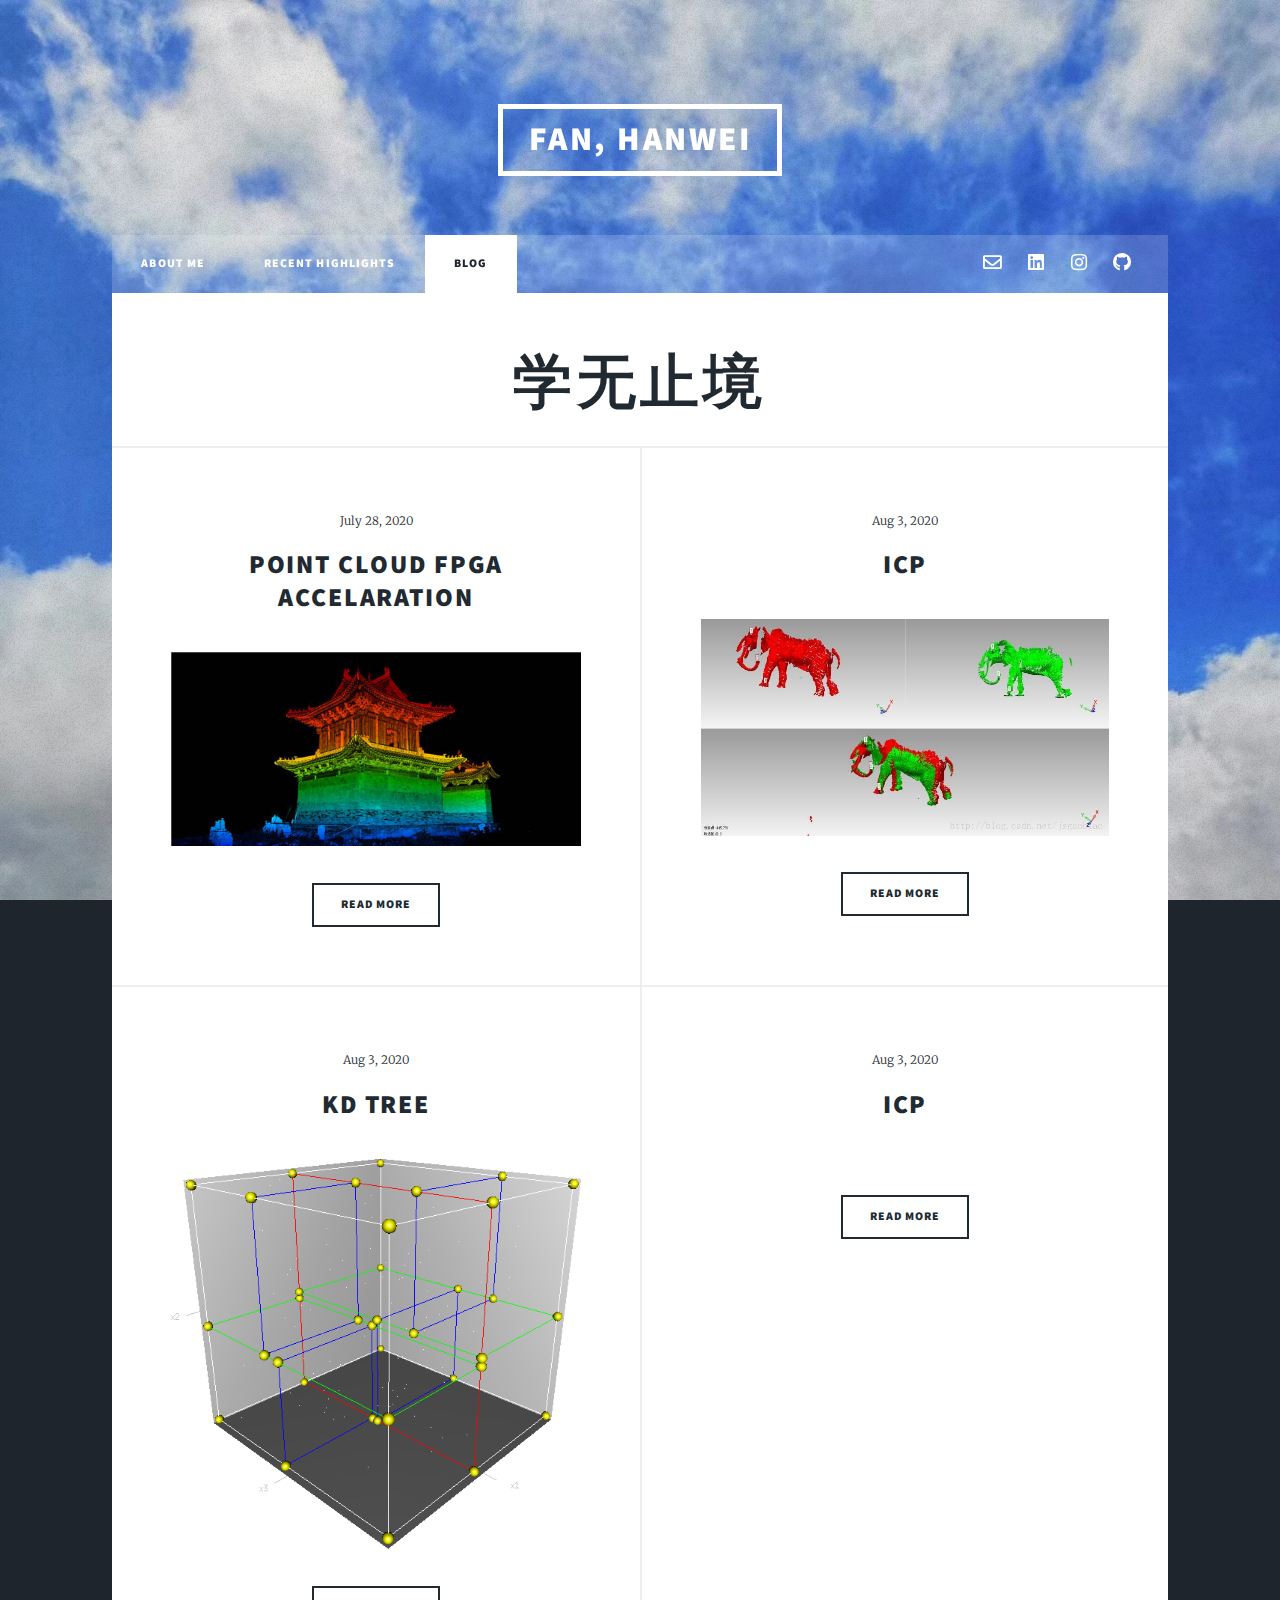
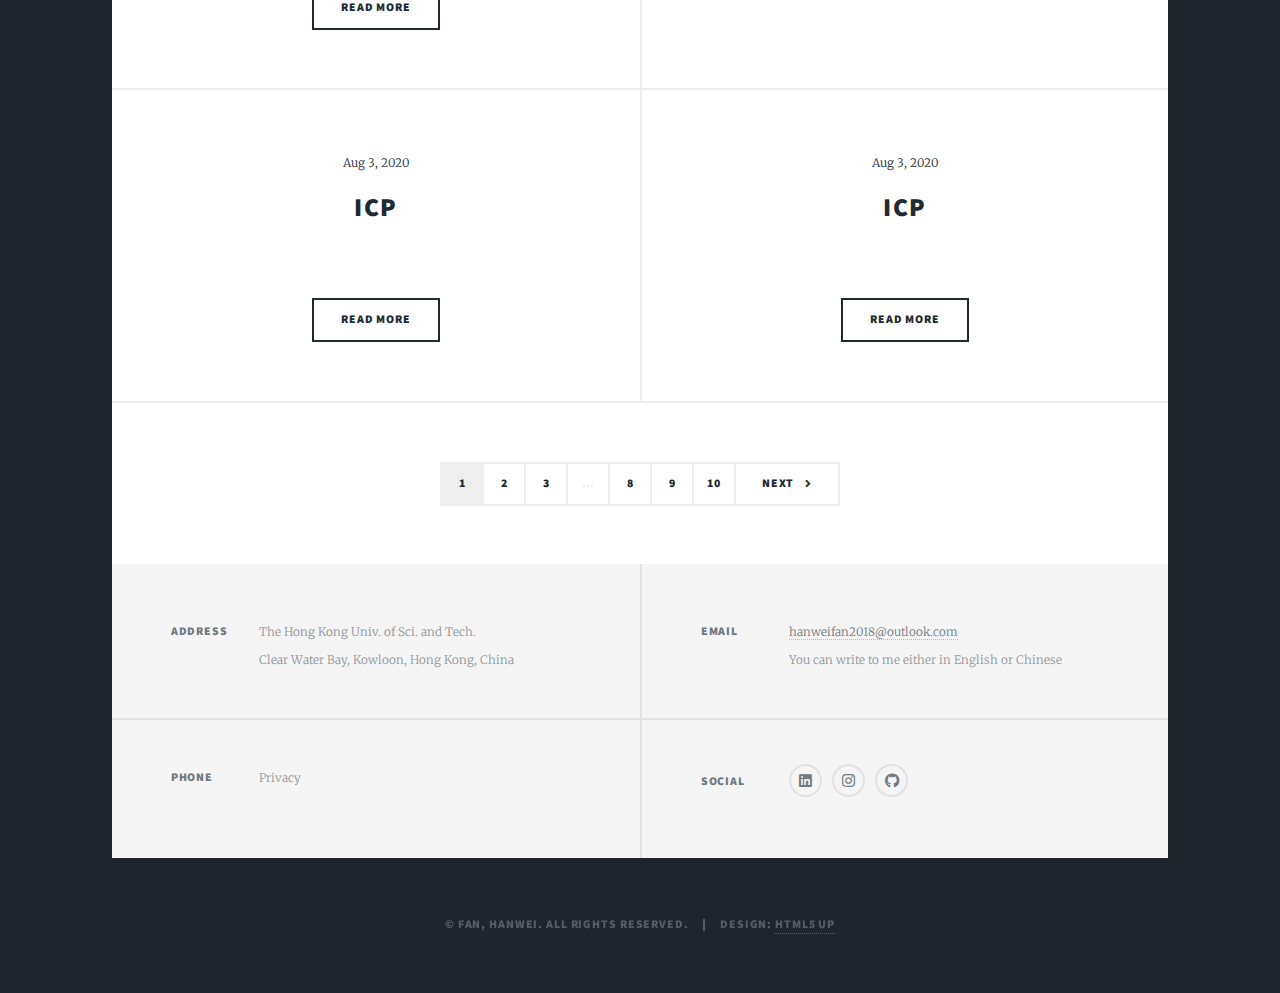
==== commit b98a5ce7: "Update Blog.html" ====
--- a/Blog.html
+++ b/Blog.html
@@ -51,7 +51,7 @@
 										<span class="date">July 28, 2020</span>
 										<h2><a href="./blogarticles/pointcloud.html">Point Cloud FPGA accelaration</a></h2>
 									</header>
-									<a href="./blogarticles/pointcloud.html" class="image set"><img src="blogimages/pointcloud.jpg" alt="" /></a>
+									<a href="./blogarticles/pointcloud.html" class="image fit"><img src="blogimages/pointcloud.jpg" alt="" /></a>
 									<ul class="actions special">
 										<li><a href="./blogarticles/pointcloud.html" class="button">Read More</a></li>
 									</ul>
@@ -61,7 +61,7 @@
 										<span class="date">Aug 3, 2020</span>
 										<h2><a href="./blogarticles/icp.html">ICP</a></h2>
 									</header>
-									<a href="./blogarticles/icp.html" class="image set"><img src="blogimages/icp.jfif" alt="" /></a>
+									<a href="./blogarticles/icp.html" class="image fit"><img src="blogimages/icp.jfif" alt="" /></a>
 									<ul class="actions special">
 										<li><a href="./blogarticles/icp.html" class="button">Read More</a></li>
 									</ul>
@@ -71,7 +71,7 @@
 										<span class="date">Aug 3, 2020</span>
 										<h2><a href="./blogarticles/kd.html">KD Tree</a></h2>
 									</header>
-									<a href="./blogarticles/kd.html" class="image set"><img src="blogimages/kd.png" alt="" /></a>
+									<a href="./blogarticles/kd.html" class="image fit"><img src="blogimages/kd.png" alt="" /></a>
 									<ul class="actions special">
 										<li><a href="./blogarticles/kd.html" class="button">Read More</a></li>
 									</ul>
@@ -81,7 +81,7 @@
 										<span class="date">Aug 3, 2020</span>
 										<h2><a href="./blogarticles/icp.html">ICP</a></h2>
 									</header>
-									<a href="./blogarticles/icp.html" class="image set"><img src="blogimages/icp.jpg" alt="" /></a>
+									<a href="./blogarticles/icp.html" class="image fit"><img src="blogimages/icp.jpg" alt="" /></a>
 									<ul class="actions special">
 										<li><a href="./blogarticles/icp.html" class="button">Read More</a></li>
 									</ul>
@@ -91,7 +91,7 @@
 										<span class="date">Aug 3, 2020</span>
 										<h2><a href="./blogarticles/icp.html">ICP</a></h2>
 									</header>
-									<a href="./blogarticles/icp.html" class="image set"><img src="blogimages/icp.jpg" alt="" /></a>
+									<a href="./blogarticles/icp.html" class="image fit"><img src="blogimages/icp.jpg" alt="" /></a>
 									<ul class="actions special">
 										<li><a href="./blogarticles/icp.html" class="button">Read More</a></li>
 									</ul>
@@ -101,7 +101,7 @@
 										<span class="date">Aug 3, 2020</span>
 										<h2><a href="./blogarticles/icp.html">ICP</a></h2>
 									</header>
-									<a href="#" class="image set"><img src="blogimages/icp.jpg" alt="" /></a>
+									<a href="#" class="image fit"><img src="blogimages/icp.jpg" alt="" /></a>
 									<ul class="actions special">
 										<li><a href="./blogarticles/icp.html" class="button">Read More</a></li>
 									</ul>
--- a/assets/css/main.css
+++ b/assets/css/main.css
@@ -2632,21 +2632,6 @@
 				width: 100%;
 			}
 
-		.image.set {
-			display: block;
-			margin: 2.5rem 0;
-			width: 100%;
-		}
-
-			.image.set:first-child {
-				margin-top: 0;
-			}
-
-			.image.set img {
-				max-width: 100%;
-				max-height: 5%;
-			}
-
 		.image.main {
 			display: block;
 			margin: 4rem 0;
@@ -2664,10 +2649,6 @@
 		@media screen and (max-width: 736px) {
 
 			.image.fit {
-				margin: 2rem 0;
-			}
-			
-			.image.set {
 				margin: 2rem 0;
 			}
 
@@ -3886,7 +3867,6 @@
 				border-style: solid;
 				border-top-width: 2px;
 				text-align: center;
-				height:600px;
 			}
 
 				#main > .posts > article > :last-child {
@@ -4706,4 +4686,4 @@
 			visibility: visible;
 		}
 
-	}
+	}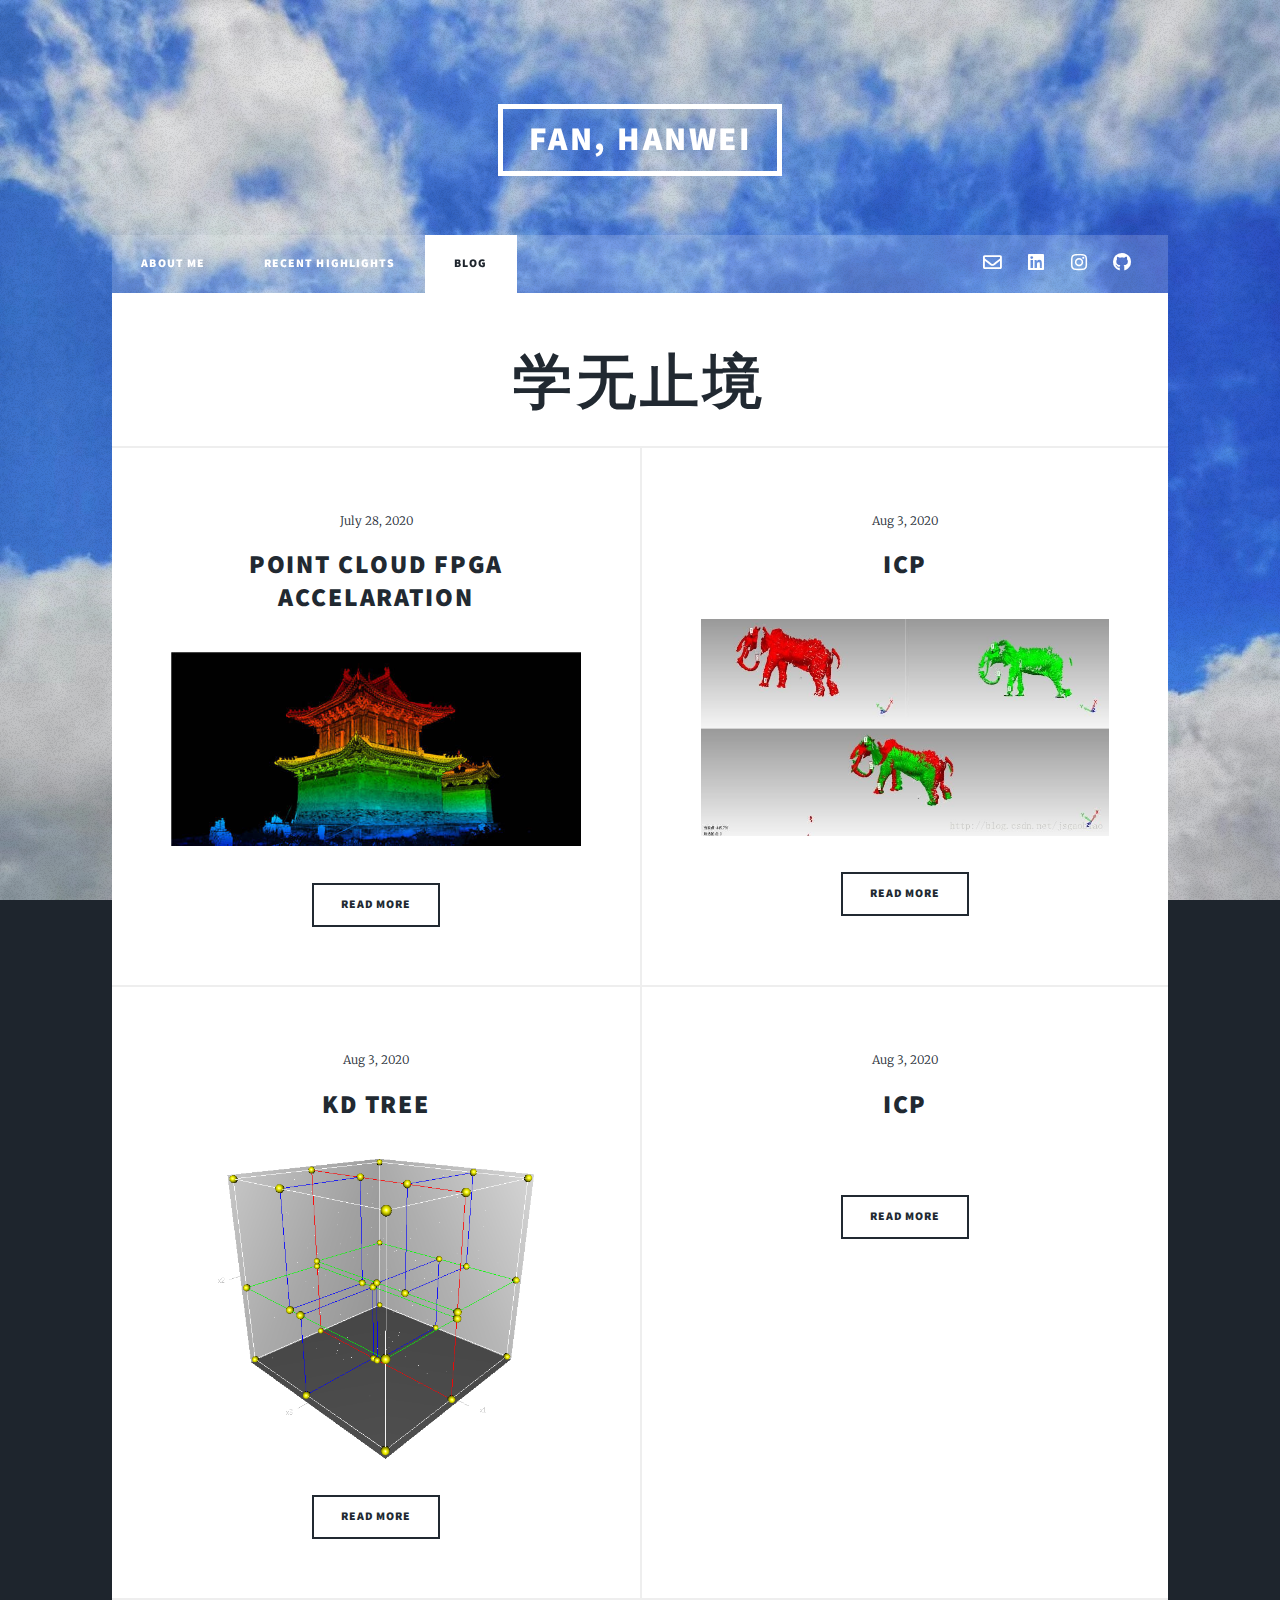
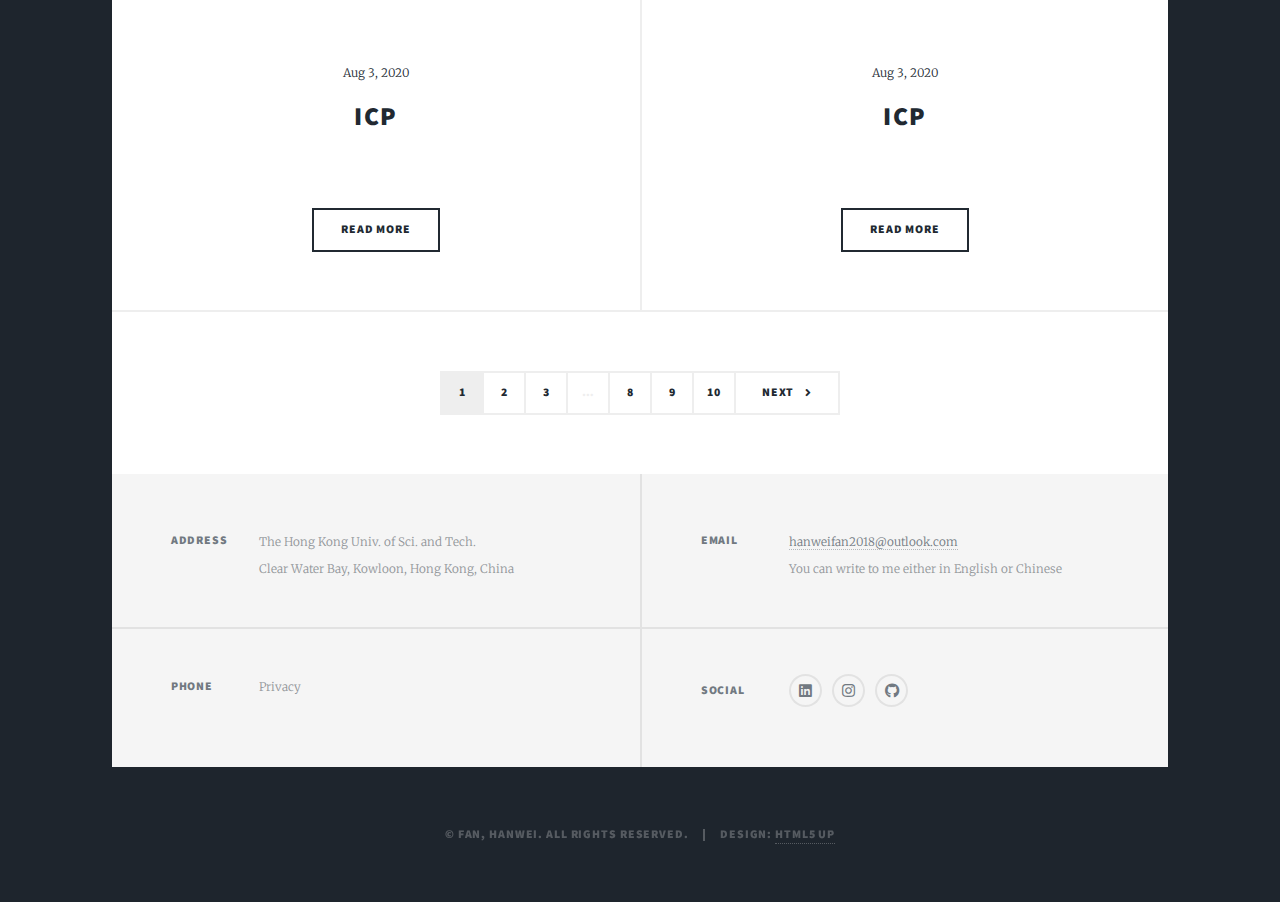
==== commit 9211b375: "Update Blog.html" ====
--- a/Blog.html
+++ b/Blog.html
@@ -51,7 +51,7 @@
 										<span class="date">July 28, 2020</span>
 										<h2><a href="./blogarticles/pointcloud.html">Point Cloud FPGA accelaration</a></h2>
 									</header>
-									<a href="./blogarticles/pointcloud.html" class="image fit"><img src="blogimages/pointcloud.jpg" alt="" /></a>
+									<a href="./blogarticles/pointcloud.html" class="image set"><img src="blogimages/pointcloud.jpg" alt="" /></a>
 									<ul class="actions special">
 										<li><a href="./blogarticles/pointcloud.html" class="button">Read More</a></li>
 									</ul>
@@ -61,7 +61,7 @@
 										<span class="date">Aug 3, 2020</span>
 										<h2><a href="./blogarticles/icp.html">ICP</a></h2>
 									</header>
-									<a href="./blogarticles/icp.html" class="image fit"><img src="blogimages/icp.jfif" alt="" /></a>
+									<a href="./blogarticles/icp.html" class="image set"><img src="blogimages/icp.jfif" alt="" /></a>
 									<ul class="actions special">
 										<li><a href="./blogarticles/icp.html" class="button">Read More</a></li>
 									</ul>
@@ -71,7 +71,7 @@
 										<span class="date">Aug 3, 2020</span>
 										<h2><a href="./blogarticles/kd.html">KD Tree</a></h2>
 									</header>
-									<a href="./blogarticles/kd.html" class="image fit"><img src="blogimages/kd.png" alt="" /></a>
+									<a href="./blogarticles/kd.html" class="image set"><img src="blogimages/kd.png" alt="" /></a>
 									<ul class="actions special">
 										<li><a href="./blogarticles/kd.html" class="button">Read More</a></li>
 									</ul>
@@ -81,7 +81,7 @@
 										<span class="date">Aug 3, 2020</span>
 										<h2><a href="./blogarticles/icp.html">ICP</a></h2>
 									</header>
-									<a href="./blogarticles/icp.html" class="image fit"><img src="blogimages/icp.jpg" alt="" /></a>
+									<a href="./blogarticles/icp.html" class="image set"><img src="blogimages/icp.jpg" alt="" /></a>
 									<ul class="actions special">
 										<li><a href="./blogarticles/icp.html" class="button">Read More</a></li>
 									</ul>
@@ -91,7 +91,7 @@
 										<span class="date">Aug 3, 2020</span>
 										<h2><a href="./blogarticles/icp.html">ICP</a></h2>
 									</header>
-									<a href="./blogarticles/icp.html" class="image fit"><img src="blogimages/icp.jpg" alt="" /></a>
+									<a href="./blogarticles/icp.html" class="image set"><img src="blogimages/icp.jpg" alt="" /></a>
 									<ul class="actions special">
 										<li><a href="./blogarticles/icp.html" class="button">Read More</a></li>
 									</ul>
@@ -101,7 +101,7 @@
 										<span class="date">Aug 3, 2020</span>
 										<h2><a href="./blogarticles/icp.html">ICP</a></h2>
 									</header>
-									<a href="#" class="image fit"><img src="blogimages/icp.jpg" alt="" /></a>
+									<a href="#" class="image set"><img src="blogimages/icp.jpg" alt="" /></a>
 									<ul class="actions special">
 										<li><a href="./blogarticles/icp.html" class="button">Read More</a></li>
 									</ul>
--- a/assets/css/main.css
+++ b/assets/css/main.css
@@ -2632,6 +2632,22 @@
 				width: 100%;
 			}
 
+		.image.set {
+				display: block;
+				margin: 2.5rem 0;
+				width: 100%;
+		}
+
+			.image.set:first-child {
+					margin-top: 0;
+			}
+
+			.image.set img {
+				max-width: 100%;
+				max-height: 300px;
+				margin: 0 auto;
+			}
+
 		.image.main {
 			display: block;
 			margin: 4rem 0;
@@ -3867,6 +3883,7 @@
 				border-style: solid;
 				border-top-width: 2px;
 				text-align: center;
+				max-height: 640px;
 			}
 
 				#main > .posts > article > :last-child {
@@ -4686,4 +4703,4 @@
 			visibility: visible;
 		}
 
-	}+	}
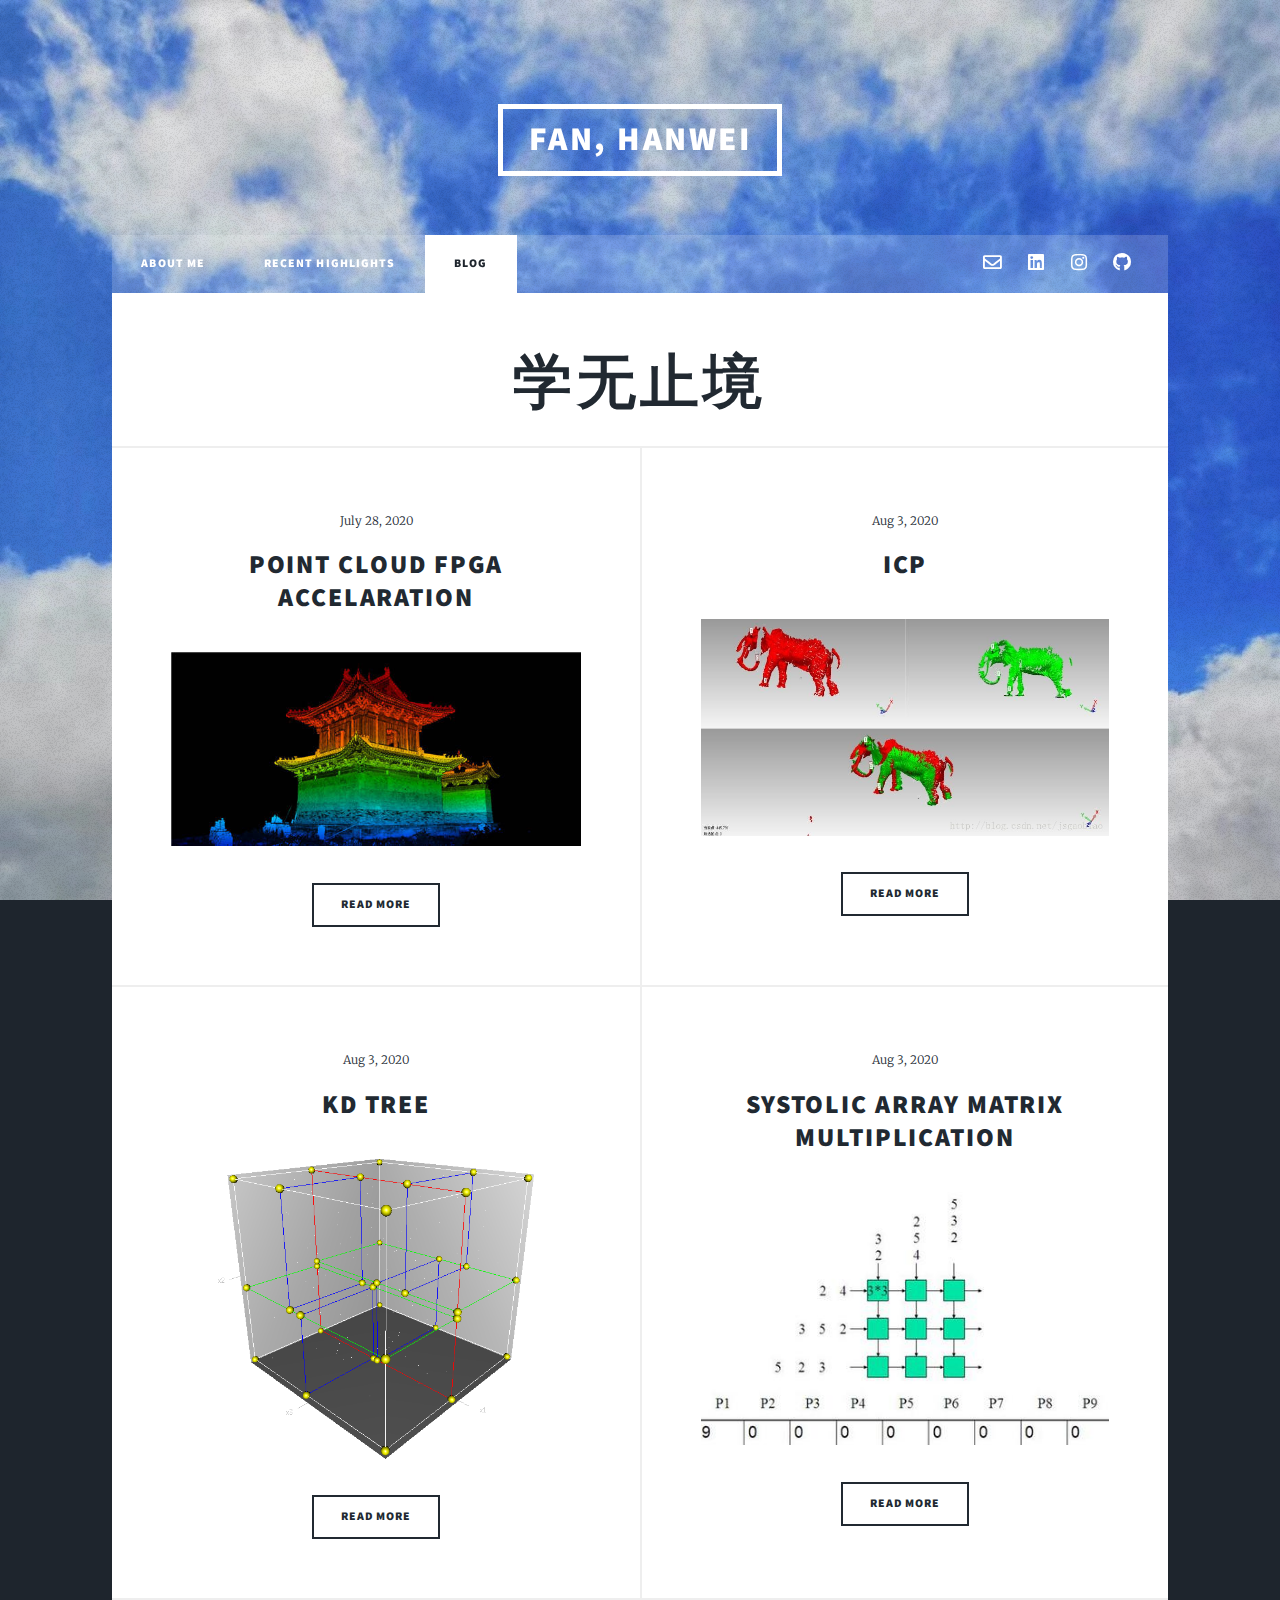
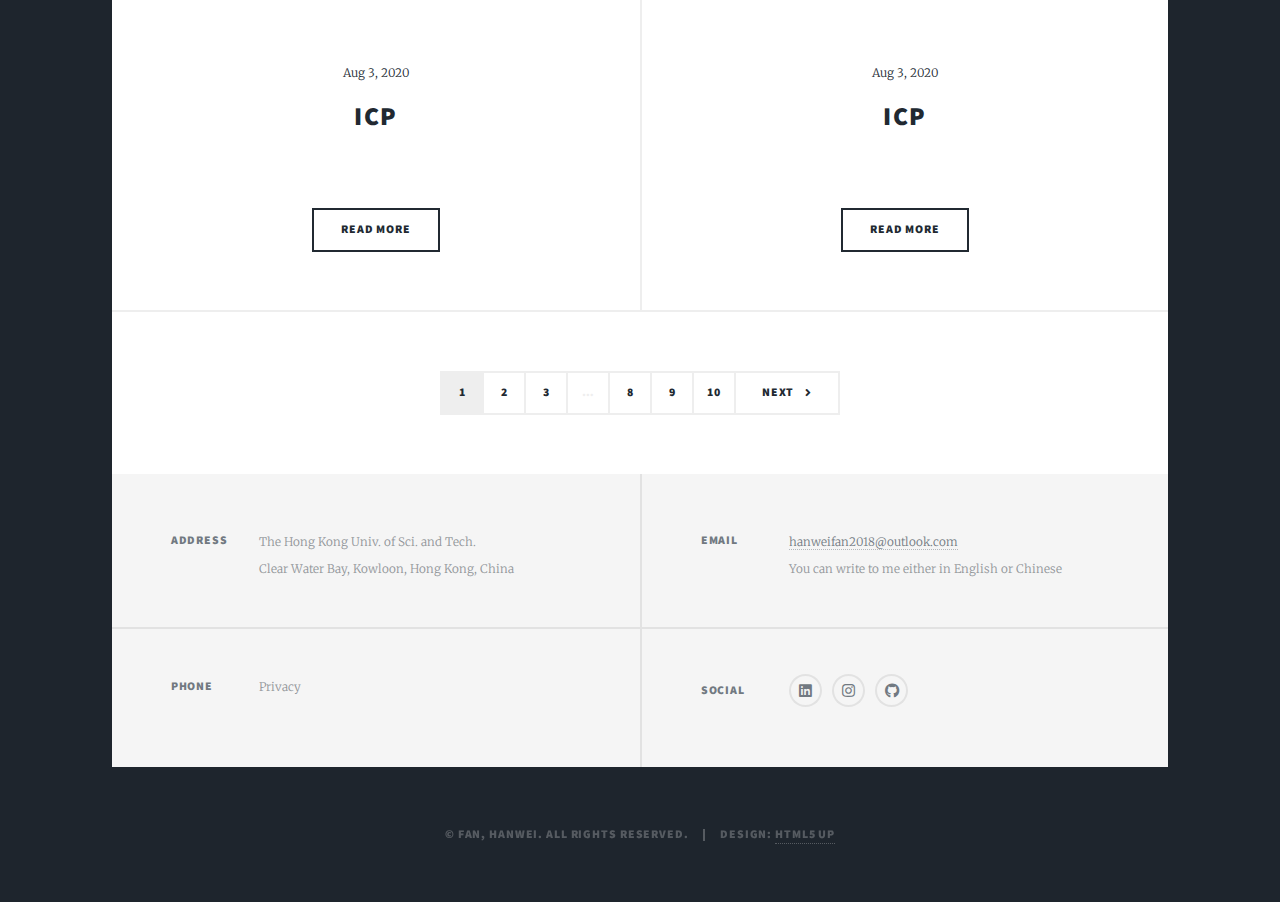
==== commit 5ce3039c: "a" ====
--- a/Blog.html
+++ b/Blog.html
@@ -79,11 +79,11 @@
 								<article>
 									<header>
 										<span class="date">Aug 3, 2020</span>
-										<h2><a href="./blogarticles/icp.html">ICP</a></h2>
+										<h2><a href="./blogarticles/icp.html">Systolic Array Matrix Multiplication</a></h2>
 									</header>
-									<a href="./blogarticles/icp.html" class="image set"><img src="blogimages/icp.jpg" alt="" /></a>
+									<a href="./blogarticles/icp.html" class="image set"><img src="blogimages/SystolicArray.jpg" alt="" /></a>
 									<ul class="actions special">
-										<li><a href="./blogarticles/icp.html" class="button">Read More</a></li>
+										<li><a href="./blogarticles/SAMM.html" class="button">Read More</a></li>
 									</ul>
 								</article>
 								<article>
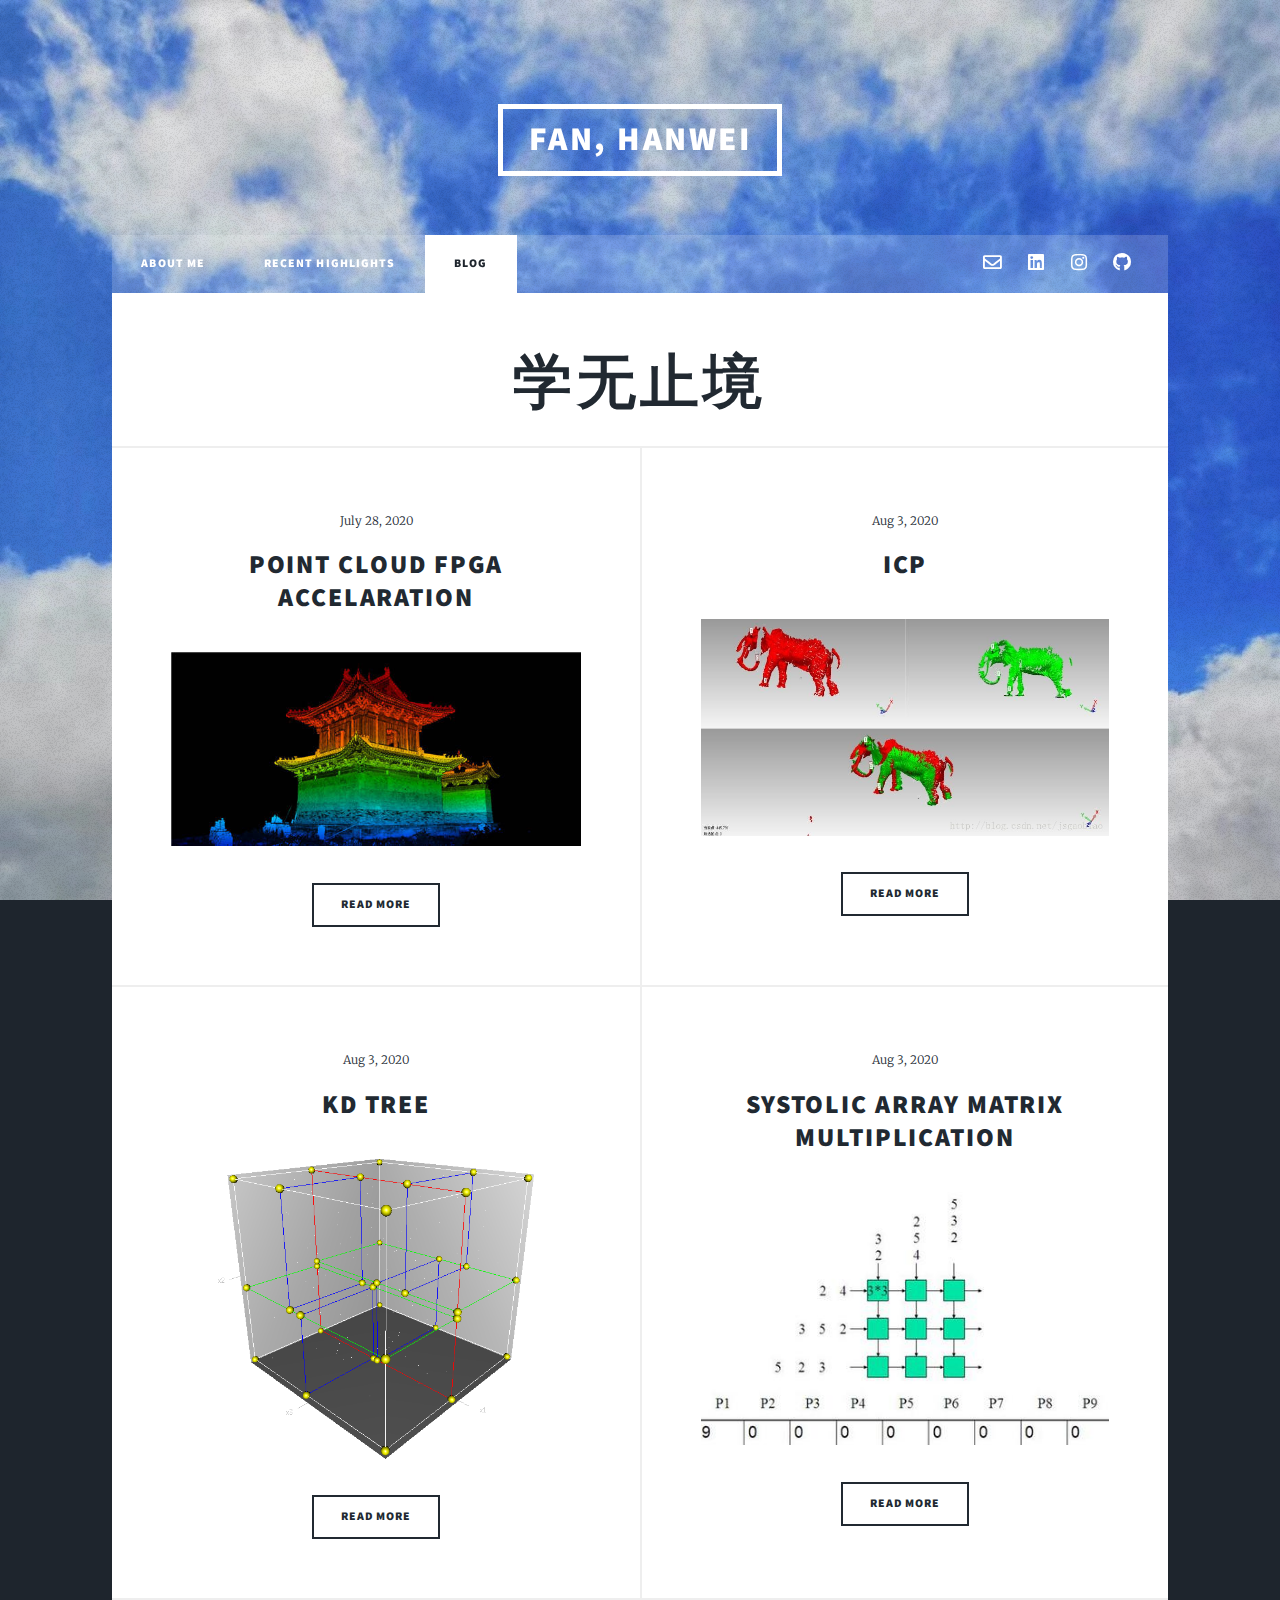
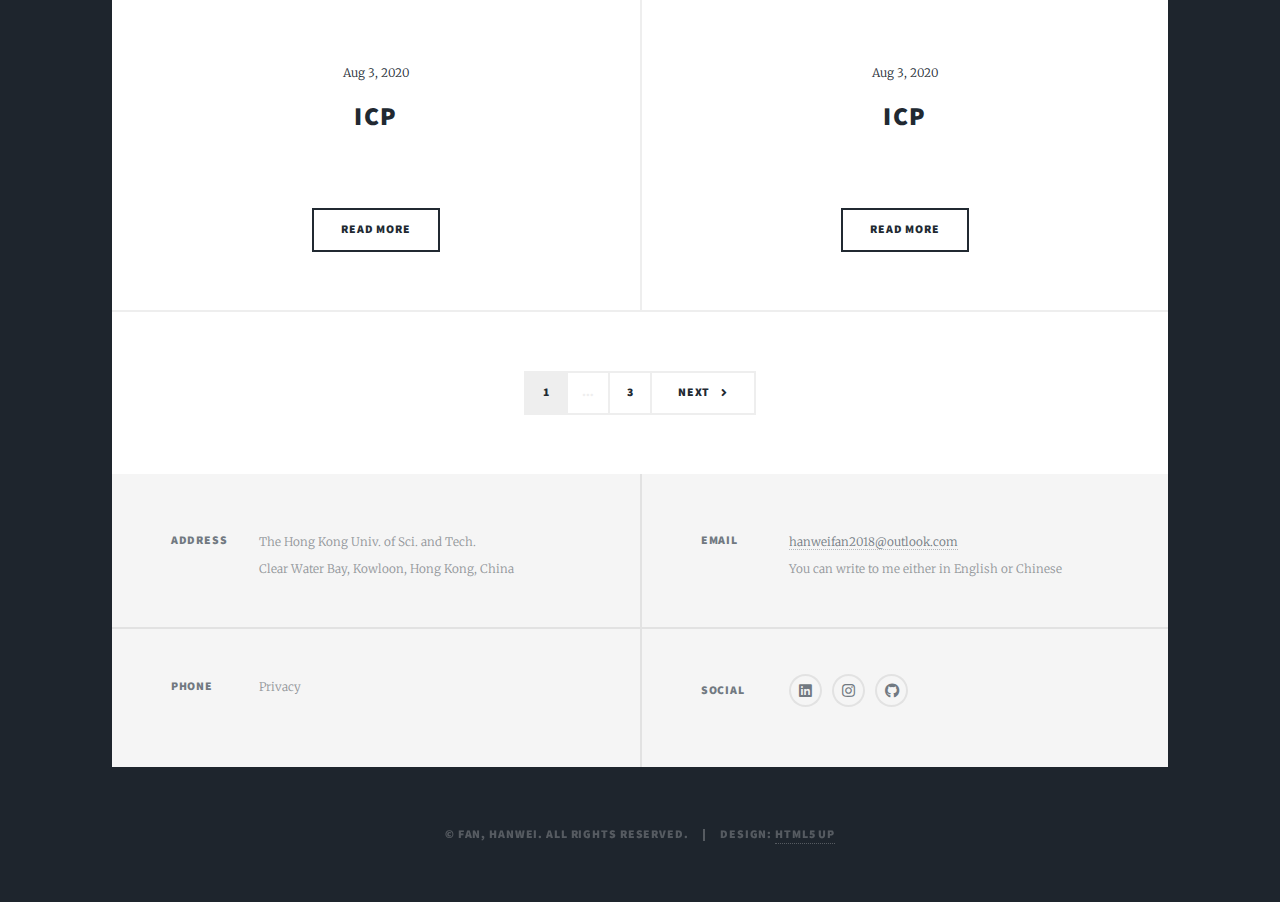
==== commit f734d5a0: "update" ====
--- a/Blog.html
+++ b/Blog.html
@@ -113,12 +113,8 @@
 										<div class="pagination">
 											<!--<a href="#" class="previous">Prev</a>-->
 											<a href="#" class="page active">1</a>
-											<a href="#" class="page">2</a>
+											<span class="extra">&hellip;</span>
 											<a href="#" class="page">3</a>
-											<span class="extra">&hellip;</span>
-											<a href="#" class="page">8</a>
-											<a href="#" class="page">9</a>
-											<a href="#" class="page">10</a>
 											<a href="#" class="next">Next</a>
 										</div>
 									</footer>
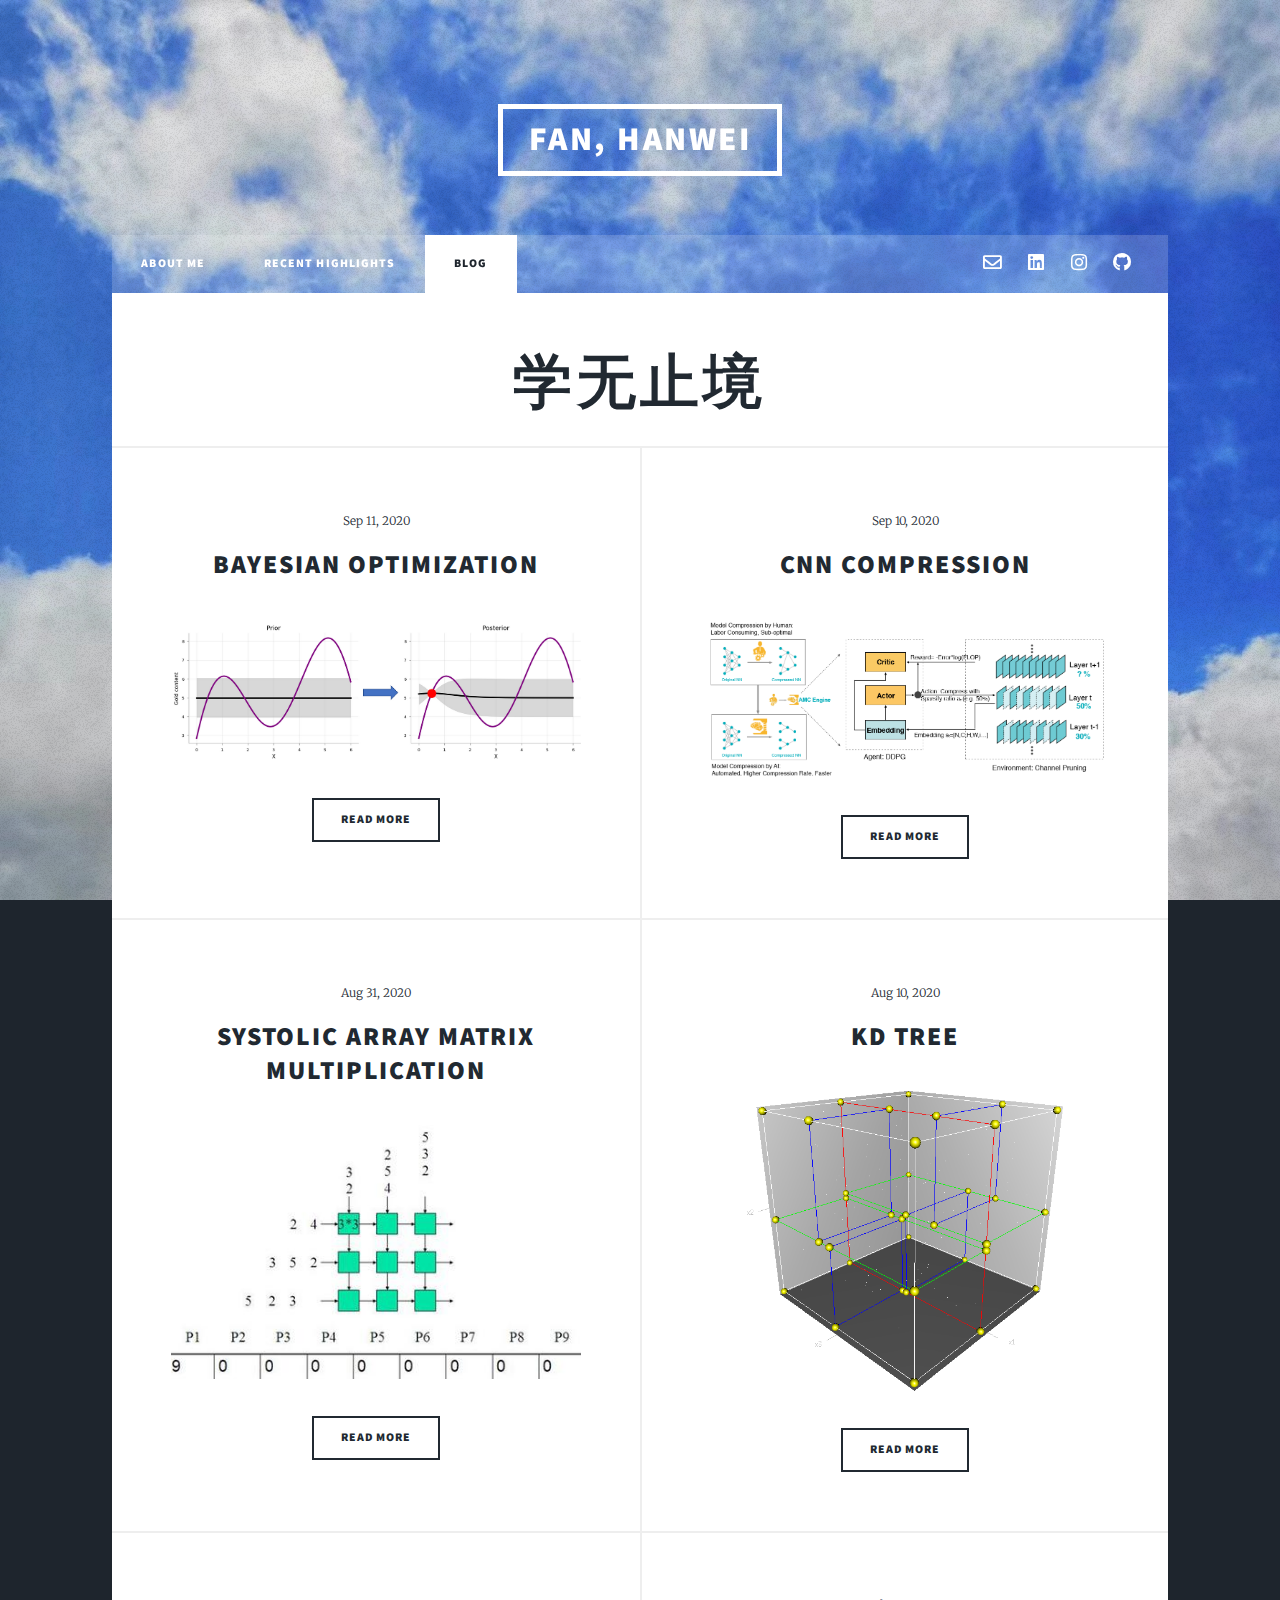
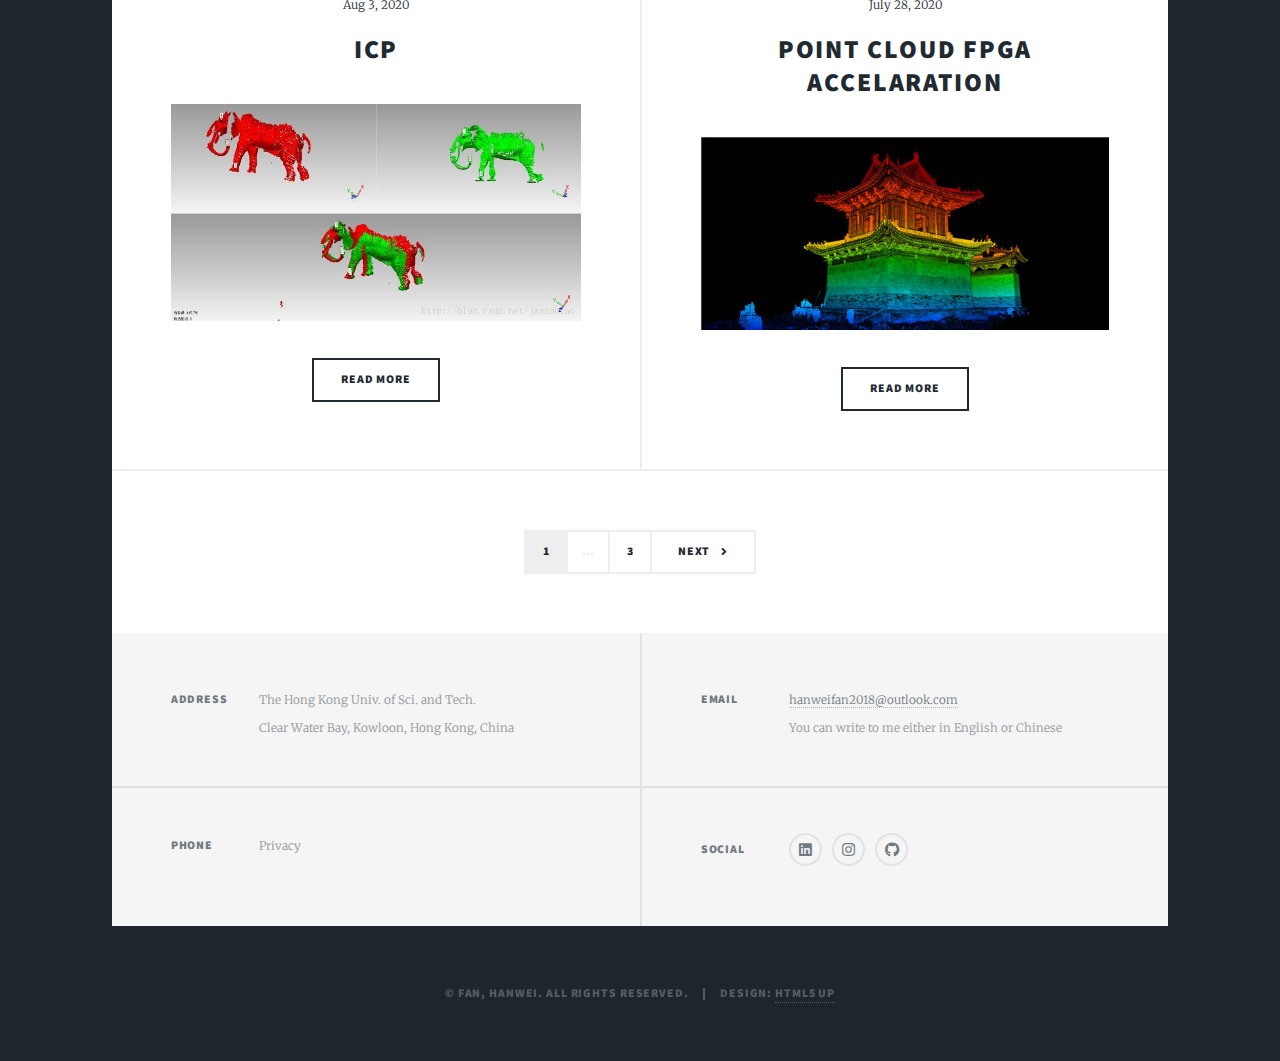
==== commit dd1f4356: "update" ====
--- a/Blog.html
+++ b/Blog.html
@@ -46,16 +46,51 @@
 		
 						<!-- Posts -->
 							<section class="posts">
+
 								<article>
 									<header>
-										<span class="date">July 28, 2020</span>
-										<h2><a href="./blogarticles/pointcloud.html">Point Cloud FPGA accelaration</a></h2>
+										<span class="date">Sep 11, 2020</span>
+										<h2><a href="./blogarticles/BayesianOptimization.html">Bayesian Optimization</a></h2>
 									</header>
-									<a href="./blogarticles/pointcloud.html" class="image set"><img src="blogimages/pointcloud.jpg" alt="" /></a>
+									<a href="./blogarticles/BayesianOptimization.html" class="image set"><img src="blogimages/b_o.png" alt="" /></a>
 									<ul class="actions special">
-										<li><a href="./blogarticles/pointcloud.html" class="button">Read More</a></li>
+										<li><a href="./blogarticles/BayesianOptimization.html" class="button">Read More</a></li>
 									</ul>
 								</article>
+								
+								<article>
+									<header>
+										<span class="date">Sep 10, 2020</span>
+										<h2><a href="./blogarticles/CNN_compression.html">CNN compression</a></h2>
+									</header>
+									<a href="./blogarticles/CNN_compression.html" class="image set"><img src="blogimages/CNN_CP.png" alt="" /></a>
+									<ul class="actions special">
+										<li><a href="./blogarticles/CNN_compression.html" class="button">Read More</a></li>
+									</ul>
+								</article>
+								
+								<article>
+									<header>
+										<span class="date">Aug 31, 2020</span>
+										<h2><a href="./blogarticles/SAMM.html">Systolic Array Matrix Multiplication</a></h2>
+									</header>
+									<a href="./blogarticles/SAMM.html" class="image set"><img src="blogimages/SystolicArray.jpg" alt="" /></a>
+									<ul class="actions special">
+										<li><a href="./blogarticles/SAMM.html" class="button">Read More</a></li>
+									</ul>
+								</article>
+								
+								<article>
+									<header>
+										<span class="date">Aug 10, 2020</span>
+										<h2><a href="./blogarticles/kd.html">KD Tree</a></h2>
+									</header>
+									<a href="./blogarticles/kd.html" class="image set"><img src="blogimages/kd.png" alt="" /></a>
+									<ul class="actions special">
+										<li><a href="./blogarticles/kd.html" class="button">Read More</a></li>
+									</ul>
+								</article>
+								
 								<article>
 									<header>
 										<span class="date">Aug 3, 2020</span>
@@ -66,44 +101,15 @@
 										<li><a href="./blogarticles/icp.html" class="button">Read More</a></li>
 									</ul>
 								</article>
+								
 								<article>
 									<header>
-										<span class="date">Aug 3, 2020</span>
-										<h2><a href="./blogarticles/kd.html">KD Tree</a></h2>
+										<span class="date">July 28, 2020</span>
+										<h2><a href="./blogarticles/pointcloud.html">Point Cloud FPGA accelaration</a></h2>
 									</header>
-									<a href="./blogarticles/kd.html" class="image set"><img src="blogimages/kd.png" alt="" /></a>
+									<a href="./blogarticles/pointcloud.html" class="image set"><img src="blogimages/pointcloud.jpg" alt="" /></a>
 									<ul class="actions special">
-										<li><a href="./blogarticles/kd.html" class="button">Read More</a></li>
-									</ul>
-								</article>
-								<article>
-									<header>
-										<span class="date">Aug 3, 2020</span>
-										<h2><a href="./blogarticles/icp.html">Systolic Array Matrix Multiplication</a></h2>
-									</header>
-									<a href="./blogarticles/icp.html" class="image set"><img src="blogimages/SystolicArray.jpg" alt="" /></a>
-									<ul class="actions special">
-										<li><a href="./blogarticles/SAMM.html" class="button">Read More</a></li>
-									</ul>
-								</article>
-								<article>
-									<header>
-										<span class="date">Aug 3, 2020</span>
-										<h2><a href="./blogarticles/icp.html">ICP</a></h2>
-									</header>
-									<a href="./blogarticles/icp.html" class="image set"><img src="blogimages/icp.jpg" alt="" /></a>
-									<ul class="actions special">
-										<li><a href="./blogarticles/icp.html" class="button">Read More</a></li>
-									</ul>
-								</article>
-								<article>
-									<header>
-										<span class="date">Aug 3, 2020</span>
-										<h2><a href="./blogarticles/icp.html">ICP</a></h2>
-									</header>
-									<a href="#" class="image set"><img src="blogimages/icp.jpg" alt="" /></a>
-									<ul class="actions special">
-										<li><a href="./blogarticles/icp.html" class="button">Read More</a></li>
+										<li><a href="./blogarticles/pointcloud.html" class="button">Read More</a></li>
 									</ul>
 								</article>
 							</section>
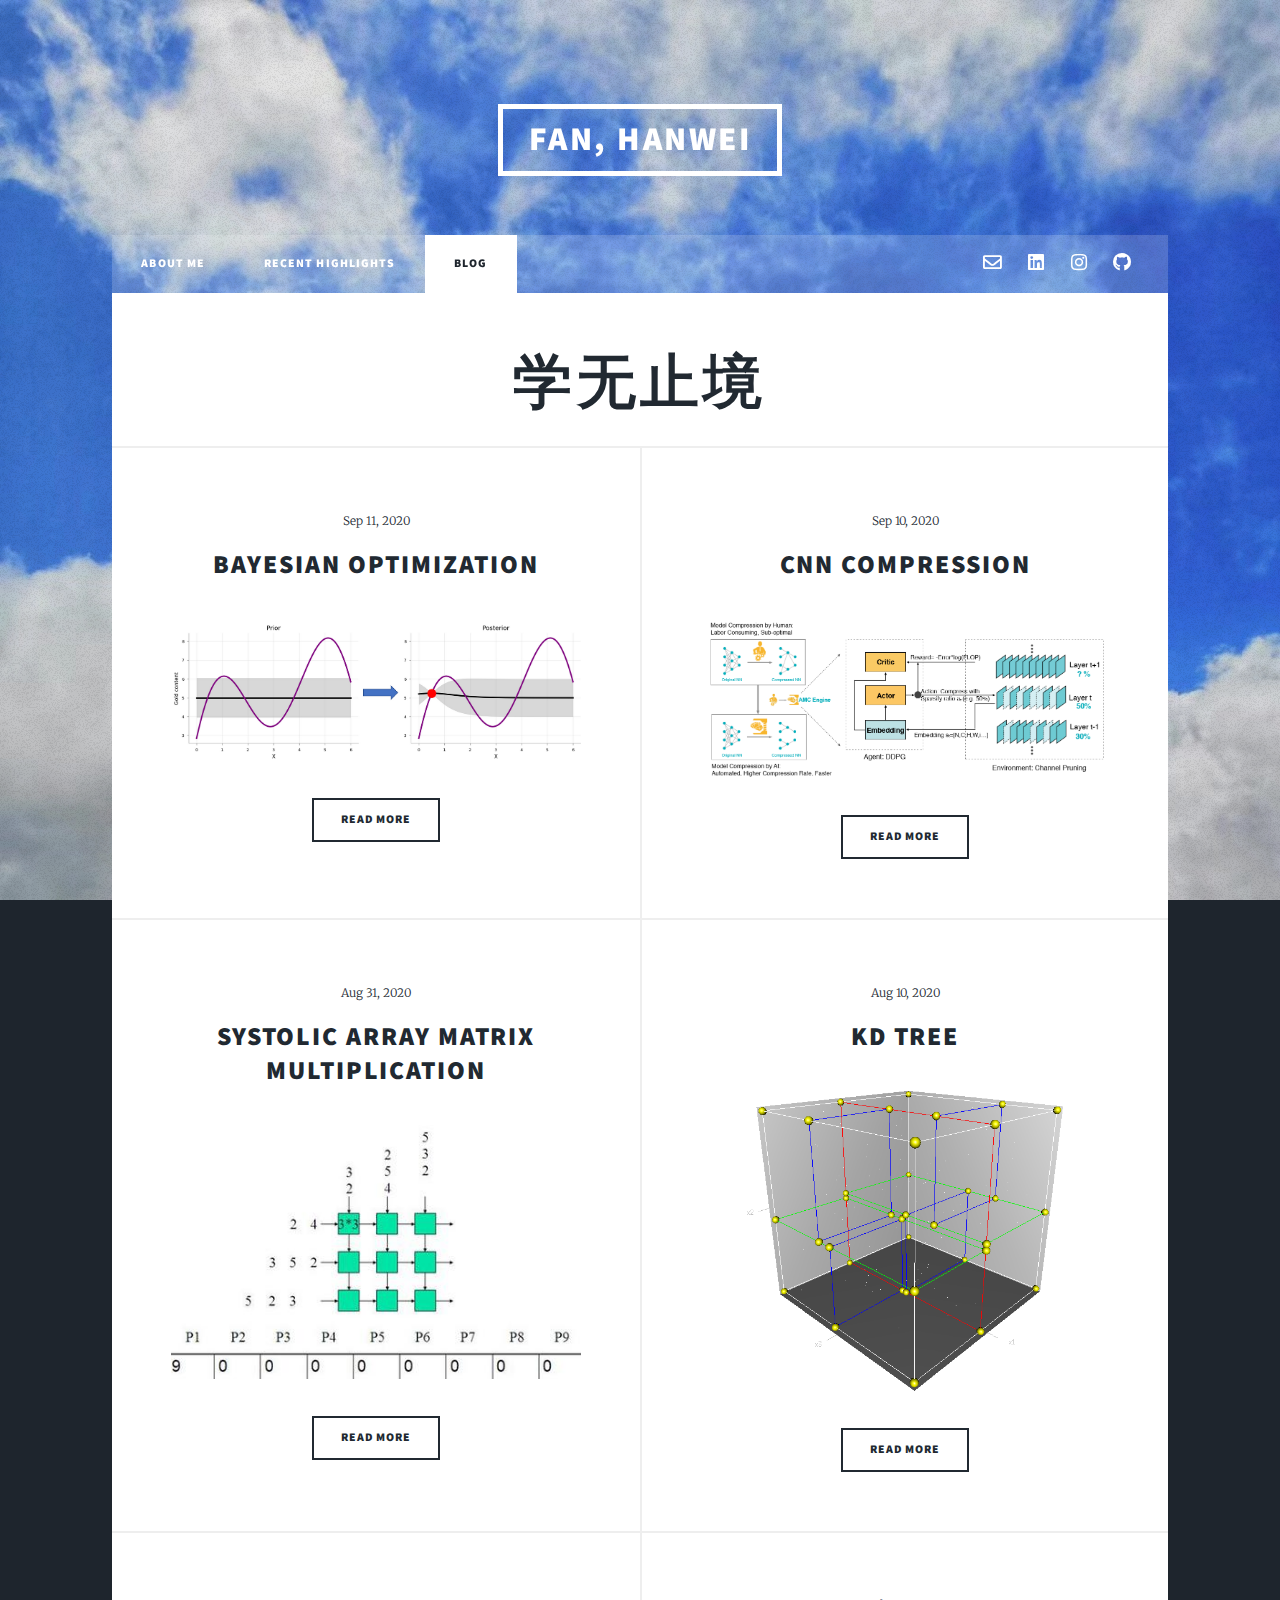
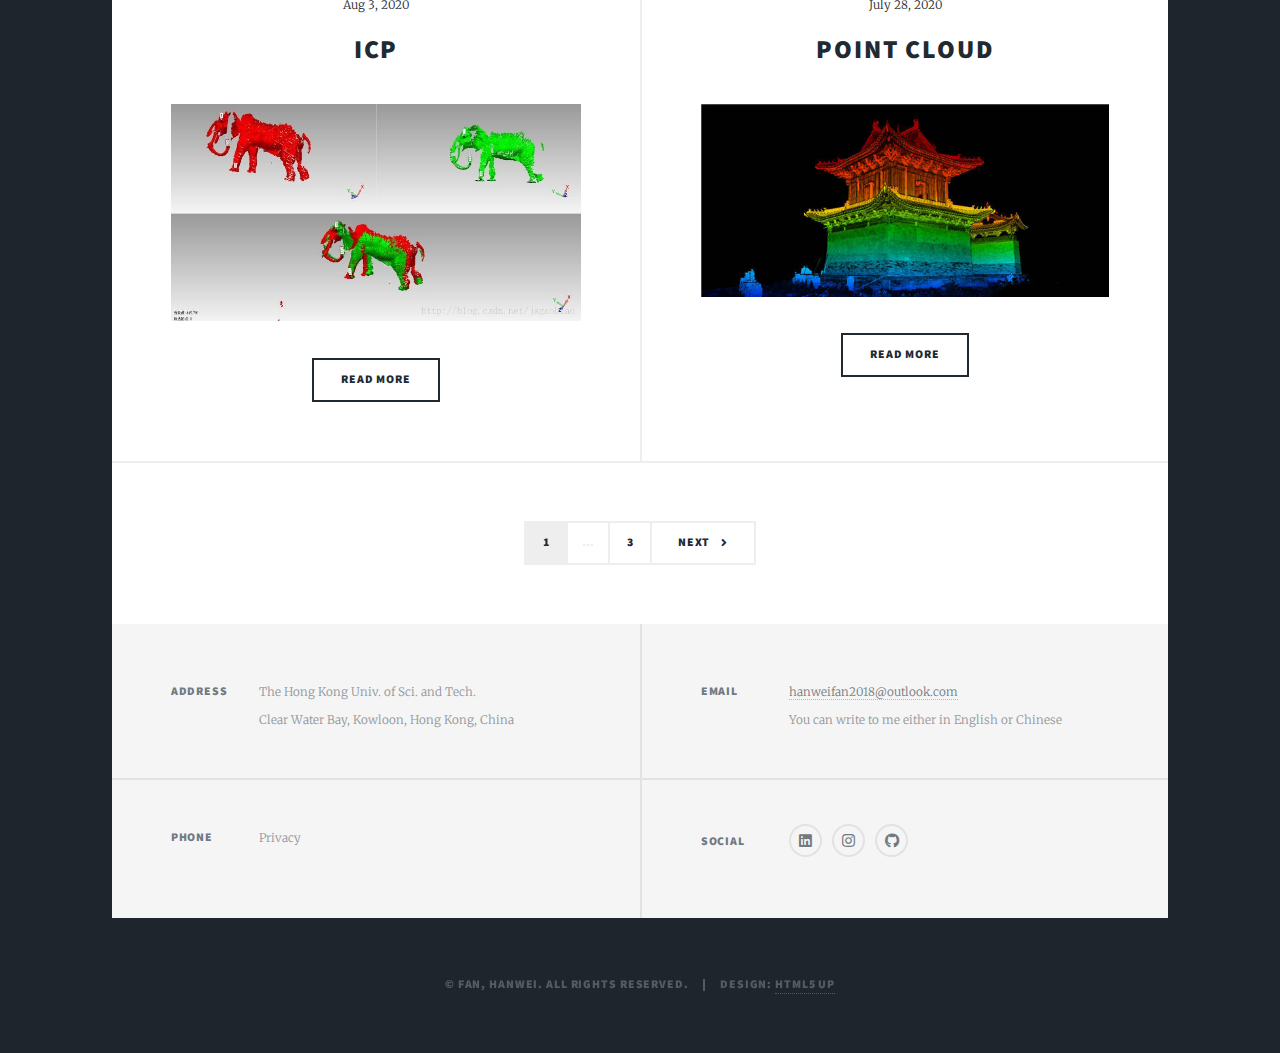
==== commit 94ce7681: "update" ====
--- a/Blog.html
+++ b/Blog.html
@@ -105,7 +105,7 @@
 								<article>
 									<header>
 										<span class="date">July 28, 2020</span>
-										<h2><a href="./blogarticles/pointcloud.html">Point Cloud FPGA accelaration</a></h2>
+										<h2><a href="./blogarticles/pointcloud.html">Point Cloud</a></h2>
 									</header>
 									<a href="./blogarticles/pointcloud.html" class="image set"><img src="blogimages/pointcloud.jpg" alt="" /></a>
 									<ul class="actions special">
